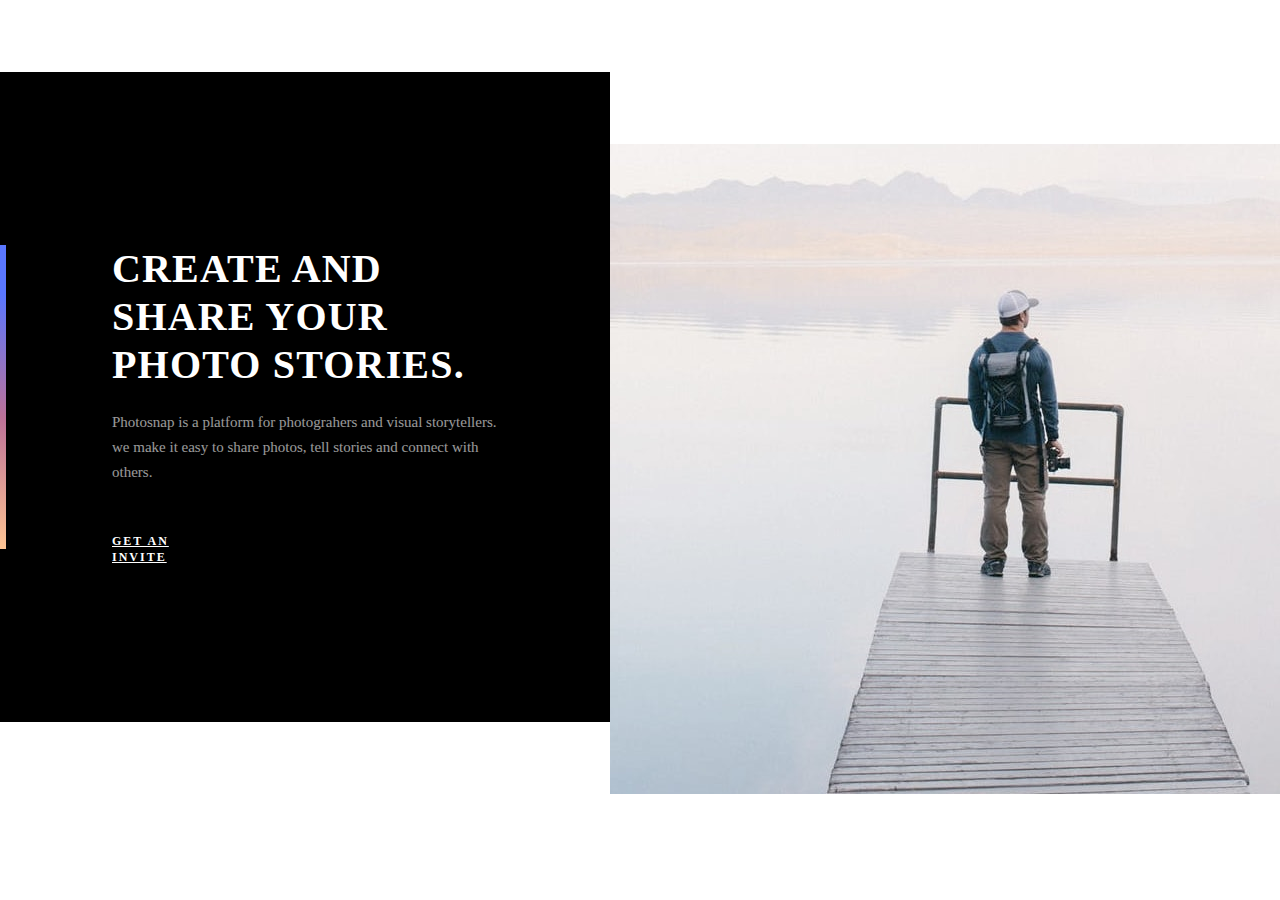
==== starter-code/index.html @ e9278407 "first image" ====
<!DOCTYPE html>
<html lang="en">
<head>
  <meta charset="UTF-8">
  <meta name="viewport" content="width=device-width, initial-scale=1.0">

  <link rel="icon" type="image/png" sizes="32x32" href="./assets/favicon-32x32.png">
  <link rel="stylesheet" href="style.css">
  <title>Frontend Mentor | Photosnap Website Challenge</title>
</head>
<body>

  <!-- first container block -->
 <div class="container1">
   <div class="left1">
    <div class="left1Content">
                    <div class="left1Contenttop">
                      <p>create and <br> share your <br> photo stories.</p>
                    </div>
                    <div class="left1Containermiddle">
                      <P>Photosnap is a platform for photograhers and visual storytellers. we make it easy to share photos, tell stories and
                        connect with others.</P>
                    </div>
                    <div class="left1Containerbottom">
                      <a href="#">GET AN INVITE</a> <span>-></span>
                    </div>
                    </div>
                    <div class="gradientblock">
                    
                    </div>
                    <div class="right1">
                      <img class="image1" src="assets\home\desktop\create-and-share.jpg" alt="">
                    </div>
    </div>

   </div>
 </div>
</body>
</html>
---- starter-code/style.css ----
*{
    box-sizing: border-box;
    margin: 0;
    padding: 0;
}

 /* .container1{
position: absolute;
width: 1440px;
height: 650px;
left: 0px;
top: 72px;

} */

.left1{
position: absolute;
width: 610px;
height: 650px;
left: 0px;
top: 72px;

background: #000000;
}

.left1Content{
position: absolute;
width: 387px;
height: 304px;
left: 112px;
top: 173px;
}

.left1Contenttop > p{
color: #ffffff;
font-family: 'DM Sans';
font-style: normal;
font-weight: 700;
font-size: 40px;
line-height: 48px;
letter-spacing: 1.17px;
text-transform: uppercase;
}

.left1Contenttop {
/* background-color: blue; */
position: absolute;
height: 144px;
width: 387px;
top: calc(50% - 144px/2 - 80px);
}

.left1Containermiddle {
    /* background-color:aqua; */
    position: absolute;
    height: 75px;
    width: 387px;
    top: calc(50% - 75px/2 + 50.5px);

}

.left1Containermiddle > p{
    font-family: 'DM Sans';
font-style: normal;
font-weight: 400;
font-size: 15px;
line-height: 25px;
color: #FFFFFF;
/* mix-blend-mode: normal; */
opacity: 0.6;
}

.left1Containerbottom{
    position: absolute;
left: 0%;
right: 56.59%;
top: 94.74%;
bottom: 0%;
width: 168px;
height: 16px;
}

.left1Containerbottom > a{
    position: absolute;
    width: 108px;
height: 16px;
left: 0%;
right: 35.71%;
top: calc(50% - 16px/2);

font-family: 'DM Sans';
font-style: normal;
font-weight: 700;
font-size: 12px;
line-height: 16px;
/* identical to box height */

letter-spacing: 2px;

color: #FFFFFF;
}

.gradientblock {
    position: absolute;
width: 6px;
height: 304px;
left: 0px;
top: 173px;

background: linear-gradient(26.57deg, #FFC593 0%, #BC7198 43.29%, #5A77FF 83.33%);
}

.image1{
    position: absolute;
width: 830px;
height: 650px;
left: 610px;
top: 72px;
}
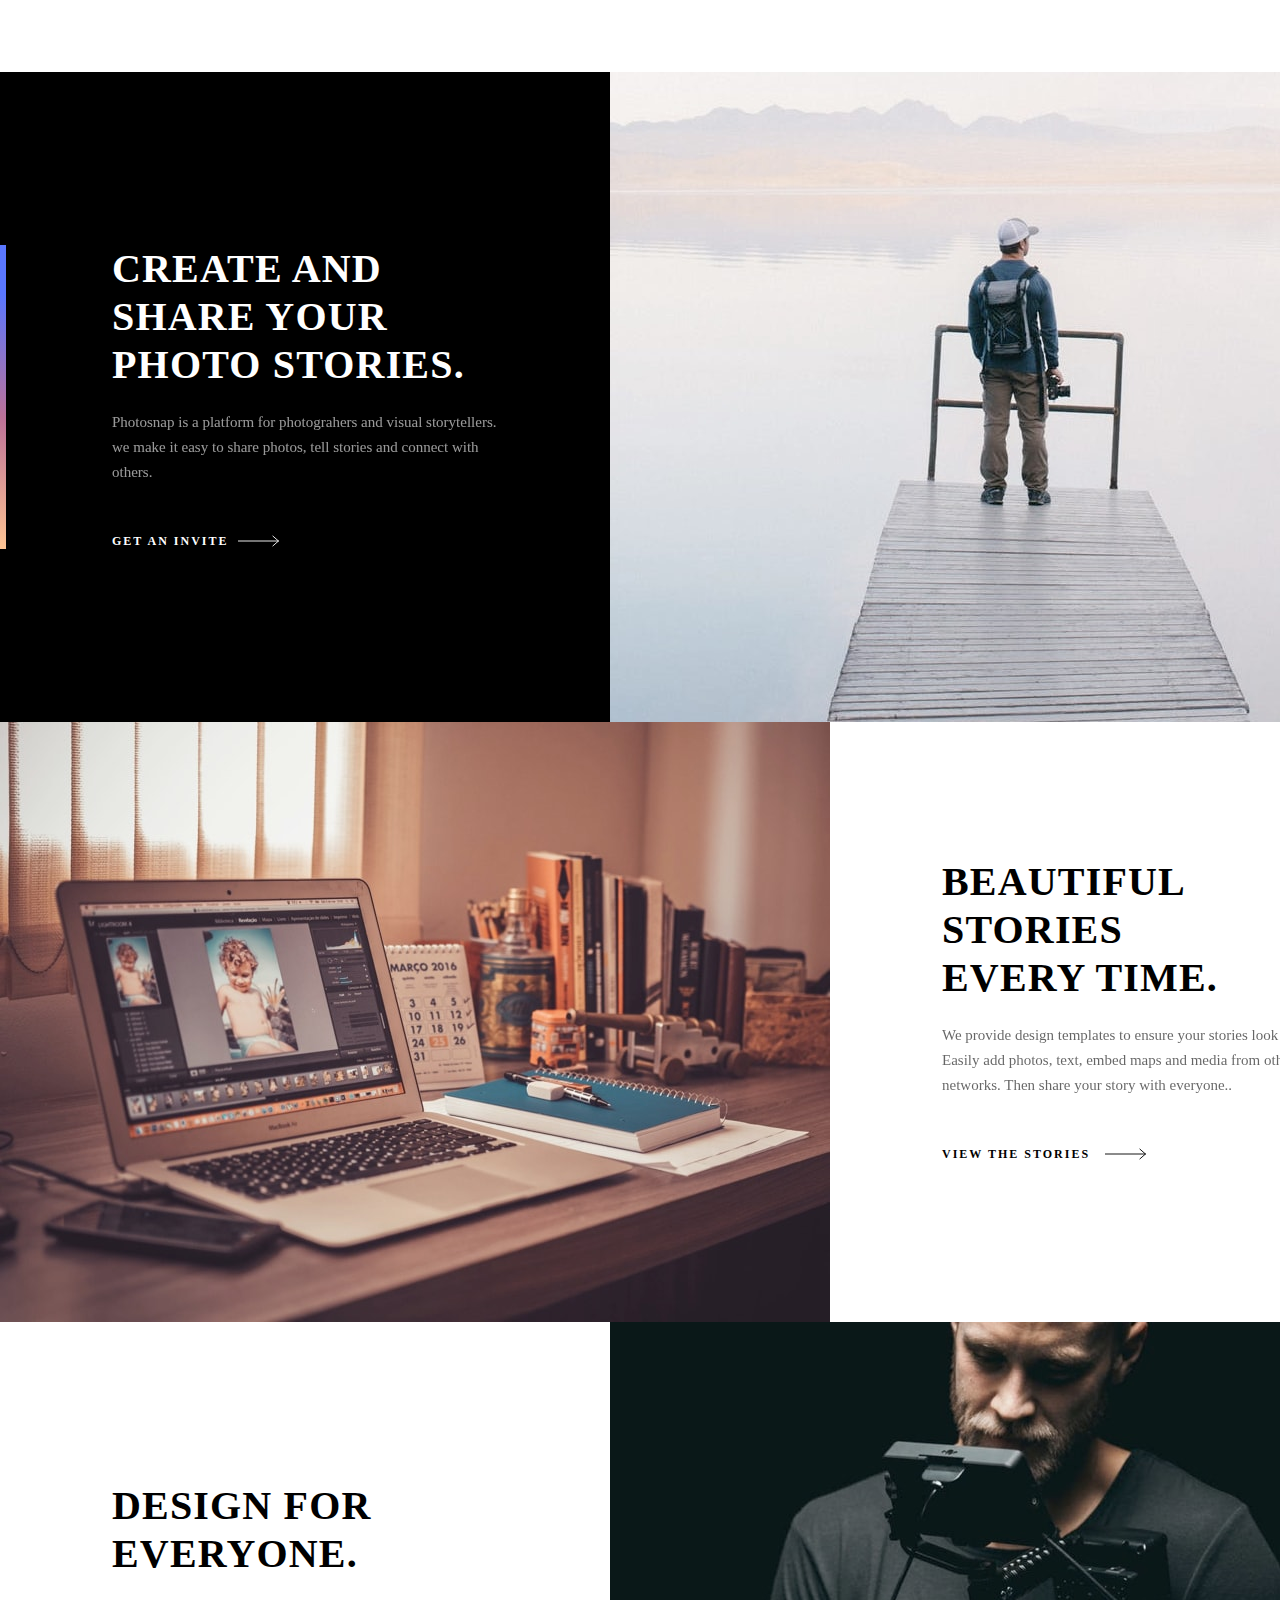
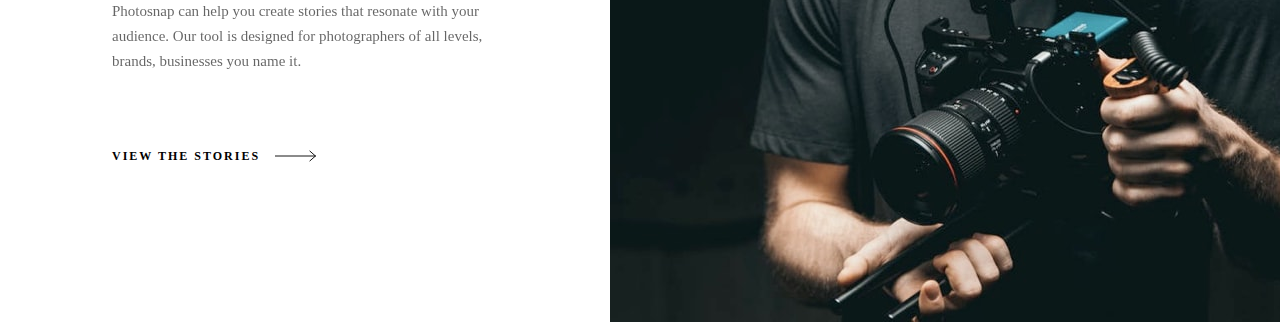
==== commit 586efa92: "added and styled svg" ====
--- a/starter-code/index.html
+++ b/starter-code/index.html
@@ -22,7 +22,8 @@
                         connect with others.</P>
                     </div>
                     <div class="left1Containerbottom">
-                      <a href="#">GET AN INVITE</a> <span>-></span>
+                      <a href="#">GET AN INVITE</a> 
+                      <img src="assets\shared\desktop\arrow.svg" alt="">
                     </div>
                     </div>
                     <div class="gradientblock">
@@ -35,5 +36,59 @@
 
    </div>
  </div>
+
+ <!-- second container block -->
+  <div class="container2">
+  
+    <div class="right1">
+      <img class="image2" src="assets\home\desktop\beautiful-stories.jpg" alt="">
+    </div>
+  
+    <div class="left2">
+      <div class="left2Content">
+        <div class="left2Contenttop">
+          <p>beautiful <br> stories <br> every time.</p>
+        </div>
+        <div class="left2Containermiddle">
+          <P>We provide design templates to ensure your stories look terrific. Easily add photos, text, embed maps and
+            media from
+            other networks. Then share your story with everyone..</P>
+        </div>
+        <div class="left2Containerbottom">
+          <a href="#">VIEW THE STORIES</a> 
+          <img src="assets\shared\desktop\arrow.svg" alt="">
+        </div>
+      </div>
+      <!-- <div class="gradientblock">
+          
+              </div> -->
+    </div>
+  </div>
+
+  <!-- third container block -->
+    <div class="container3">
+      <div class="left3">
+        <div class="left3Content">
+          <div class="left3Contenttop">
+            <p>design for <br> everyone.</p>
+          </div>
+          <div class="left3Containermiddle">
+            <P>Photosnap can help you create stories that resonate with your audience. Our tool is designed for
+              photographers of all
+              levels, brands, businesses you name it.</P>
+          </div>
+          <div class="left3Containerbottom">
+            <a href="#">View the Stories</a> 
+            <img src="assets\shared\desktop\arrow.svg" alt="">
+          </div>
+        </div>
+        <!-- <div class="gradientblock">
+        
+                </div> -->
+      </div>
+      <div class="right1">
+        <img class="image3" src="assets\home\desktop\designed-for-everyone.jpg" alt="">
+      </div>
+    </div>
 </body>
 </html>--- a/starter-code/style.css
+++ b/starter-code/style.css
@@ -82,7 +82,7 @@
 
 .left1Containerbottom > a{
     position: absolute;
-    width: 108px;
+    width: 118px;
 height: 16px;
 left: 0%;
 right: 35.71%;
@@ -96,8 +96,16 @@
 /* identical to box height */
 
 letter-spacing: 2px;
-
+text-decoration: none;
 color: #FFFFFF;
+}
+.left1Containerbottom > img {
+    position: absolute;
+width: 42px;
+height: 12px;
+left: 126px;
+top: 2px;
+filter: invert(100%) sepia(100%) saturate(0%) hue-rotate(345deg) brightness(104%) contrast(104%);;
 }
 
 .gradientblock {
@@ -115,5 +123,223 @@
 width: 830px;
 height: 650px;
 left: 610px;
-top: 72px;
+/* top: 72px; */
+}
+
+/* styling for second block */
+.container2{
+    /* position: absolute; */
+width: 1440px;
+height: 600px;
+left: 0px;
+top: 722px;
+
+}
+
+.image2{
+    position: absolute;
+width: 830px;
+height: 600px;
+left: 0px;
+top: 722px;
+}
+
+.left2{
+position: absolute;
+width: 610px;
+height: 600px;
+left: 830px;
+top: 722px;
+
+background: #ffffff;
+}
+
+.left2Content{
+position: absolute;
+width: 387px;
+height: 304px;
+left: 112px;
+top: 136px;
+}
+
+.left2Contenttop > p{
+color: #000000;
+font-family: 'DM Sans';
+font-style: normal;
+font-weight: 700;
+font-size: 40px;
+line-height: 48px;
+letter-spacing: 1.17px;
+text-transform: uppercase;
+}
+.left2Containermiddle {
+    /* background-color:aqua; */
+    position: absolute;
+    height: 75px;
+    width: 387px;
+    top: calc(50% - 75px/2 + 50.5px);
+
+}
+.left2Containermiddle > p{
+    font-family: 'DM Sans';
+font-style: normal;
+font-weight: 400;
+font-size: 15px;
+line-height: 25px;
+color: #000000;
+/* mix-blend-mode: normal; */
+opacity: 0.6;
+}
+
+.left2Containerbottom > a{
+    position: absolute;
+    width: 208px;
+height: 16px;
+left: 0%;
+right: 35.71%;
+top: calc(50% - 16px/2);
+
+font-family: 'DM Sans';
+font-style: normal;
+font-weight: 700;
+font-size: 12px;
+line-height: 16px;
+/* identical to box height */
+
+letter-spacing: 2px;
+text-decoration: none;
+color: #000000;
+}
+.left2Containerbottom > img{
+    position: absolute;
+width: 42px;
+height: 12px;
+left: 163px;
+top: 2px;
+}
+.left2Containerbottom{
+    position: absolute;
+left: 0%;
+right: 56.59%;
+top: 94.74%;
+bottom: 0%;
+width: 16px;
+height: 16px;
+}
+
+/* styling for third block */
+.container3{
+    /* position: absolute; */
+width: 610px;
+height: 600px;
+left: 0px;
+top: 1322px;
+
+}
+
+.left3{
+    position: absolute;
+width: 610px;
+height: 600px;
+left: 0px;
+top: 1322px;
+
+}
+
+.left3Content{
+position: absolute;
+width: 387px;
+height: 281px;
+left: 112px;
+top: 160px;
+}
+
+.left3Contenttop{
+    position: absolute;
+height: 96px;
+left: 0%;
+right: 0%;
+top: calc(50% - 96px/2 - 92.5px);
+
+}
+
+.left3Contenttop > p{
+
+color: #ffffff;
+font-family: 'DM Sans';
+font-style: normal;
+font-weight: 700;
+font-size: 40px;
+line-height: 48px;
+letter-spacing: 1.17px;
+text-transform: uppercase;
+
+color: #000000;
+
+}
+
+.image3{
+    position: absolute;
+width: 830px;
+height: 600px;
+left: 610px;
+top: 1322px;
+}
+
+.left3Containermiddle {
+    /* background-color:aqua; */
+    position: absolute;
+    height: 75px;
+    width: 387px;
+    top: calc(50% - 100px/2 + 26.5px);
+
+}
+.left3Containermiddle > p{
+    font-family: 'DM Sans';
+font-style: normal;
+font-weight: 400;
+font-size: 15px;
+line-height: 25px;
+color: #000000;
+/* mix-blend-mode: normal; */
+opacity: 0.6;
+}
+
+.left3Containerbottom{
+    position: absolute;
+left: 0%;
+right: 56.59%;
+top: 94.74%;
+bottom: 0%;
+width: 16px;
+height: 16px;
+}
+
+.left3Containerbottom > a{
+    position: absolute;
+    width: 218px;
+height: 16px;
+left: 0%;
+right: 35.71%;
+top: calc(50% - 16px/2);
+
+font-family: 'DM Sans';
+font-style: normal;
+font-weight: 700;
+font-size: 12px;
+line-height: 16px;
+/* identical to box height */
+text-transform: uppercase;
+letter-spacing: 2px;
+text-decoration: none;
+color: #000000;
+}
+
+.left3Containerbottom img{
+    position: absolute;
+width: 42px;
+height: 12px;
+left: 163px;
+top: 2px;
+
 }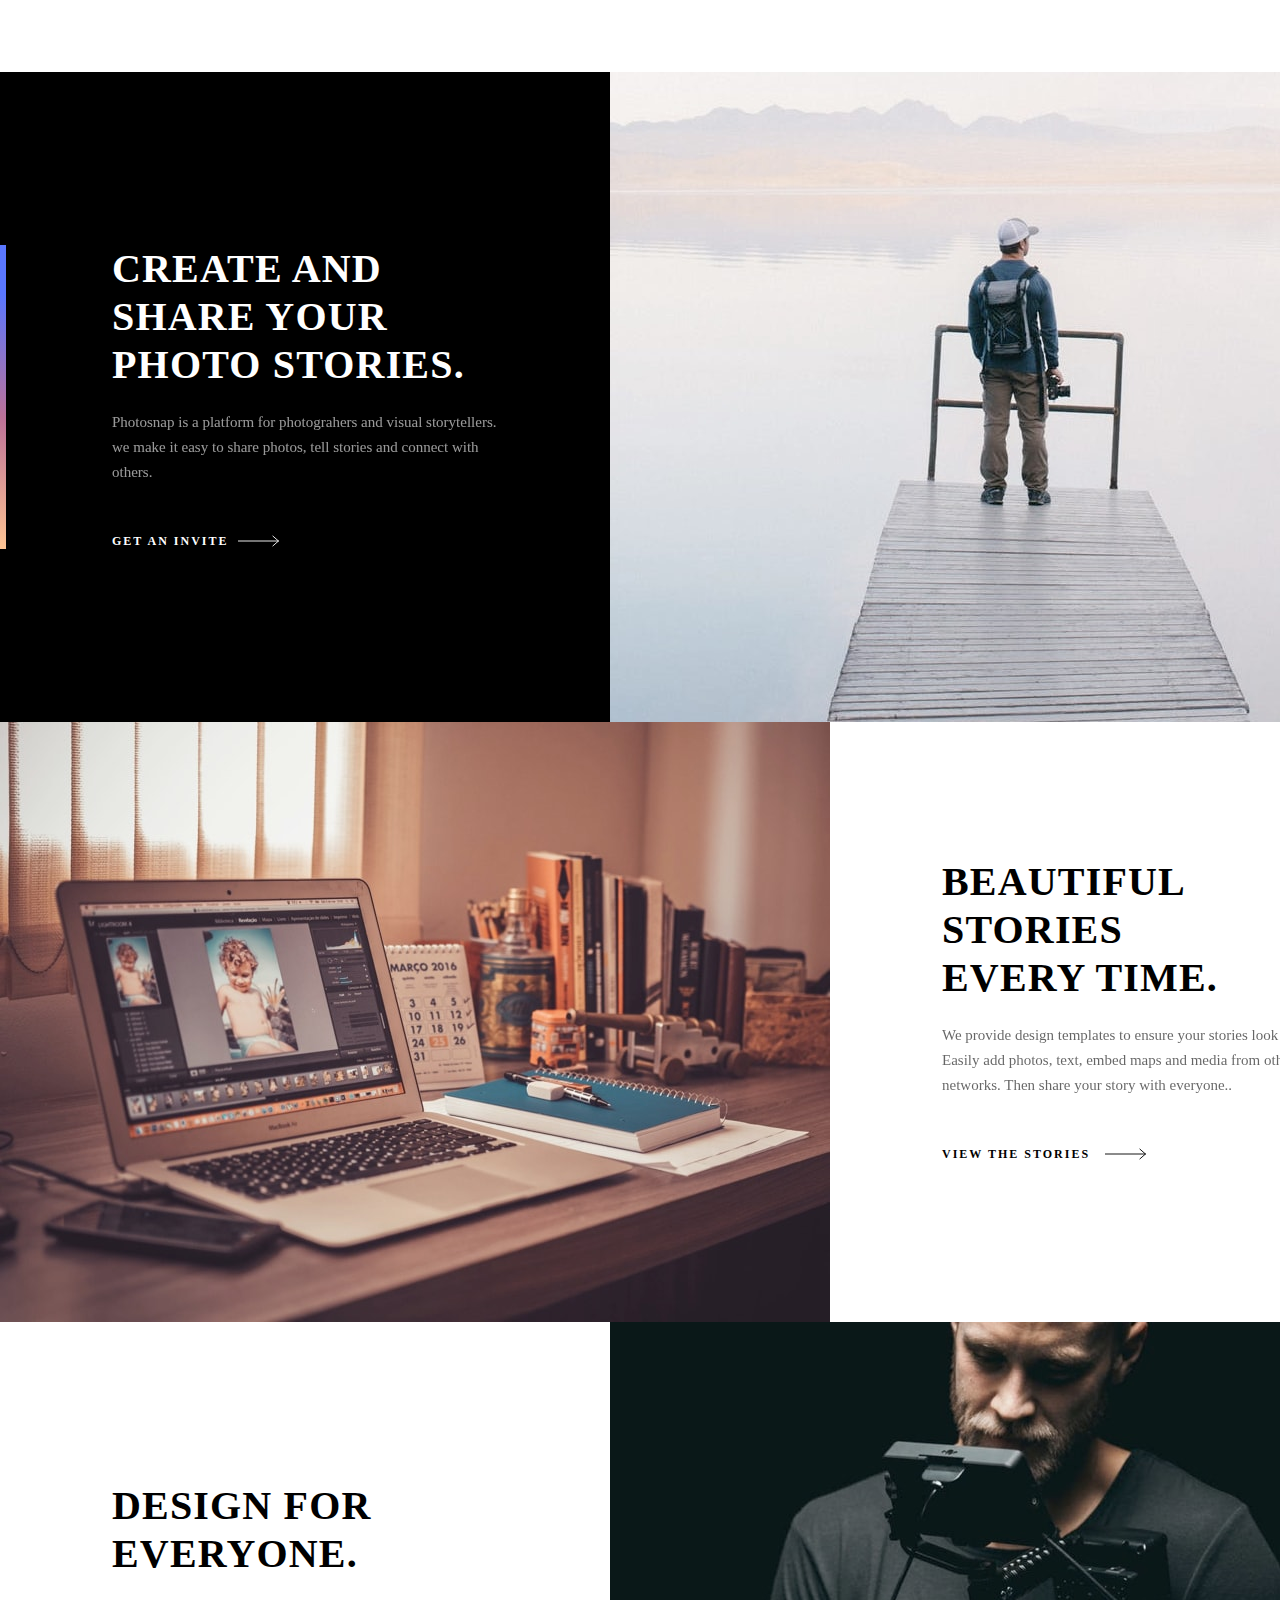
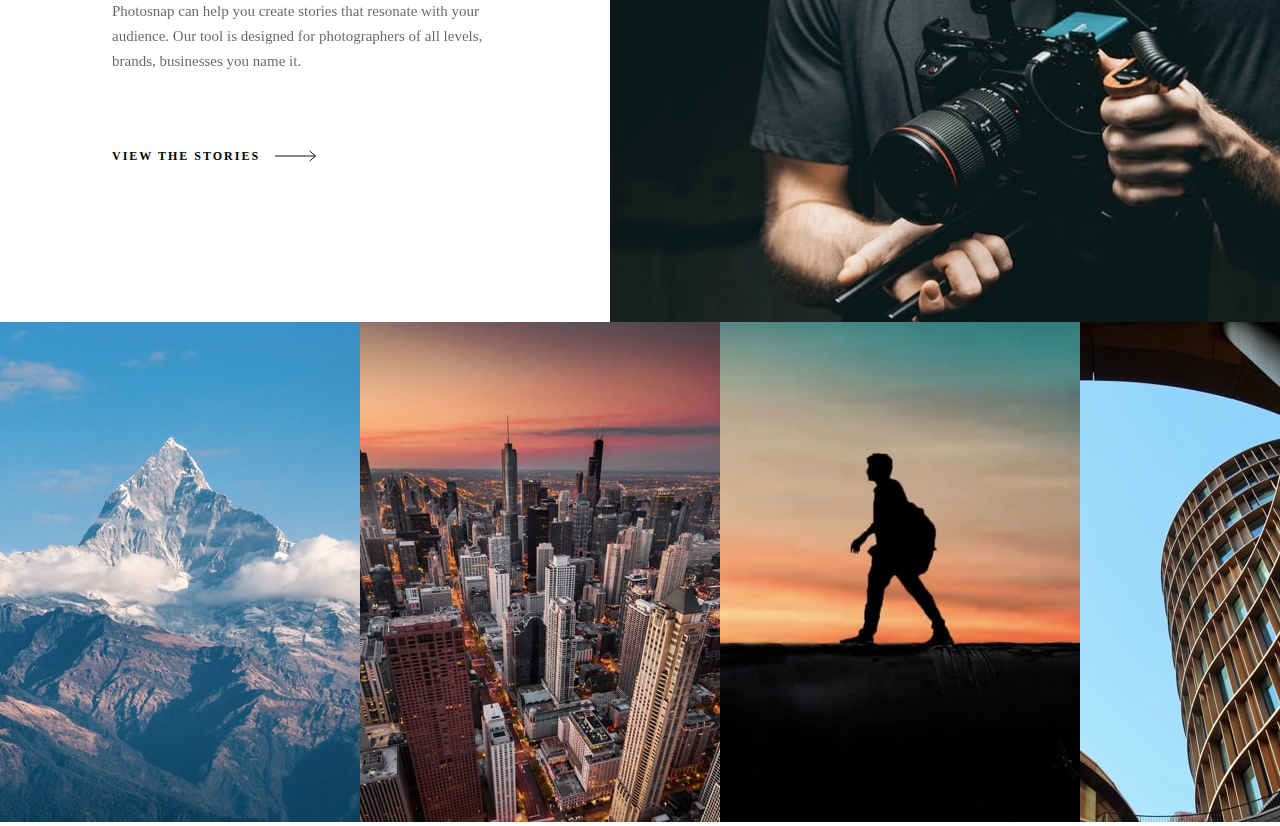
==== commit e88a066f: "added and content in container 4" ====
--- a/starter-code/index.html
+++ b/starter-code/index.html
@@ -90,5 +90,21 @@
         <img class="image3" src="assets\home\desktop\designed-for-everyone.jpg" alt="">
       </div>
     </div>
+
+    <!-- fourth container block -->
+    <div class="container4">
+      <div class="pic1">
+        <img src="assets\stories\desktop\mountains.jpg" alt="">
+      </div>
+      <div class="pic2">
+        <img src="assets\stories\desktop\cityscapes.jpg" alt="">
+      </div>
+      <div class="pic3">
+        <img src="assets\stories\desktop\18-days-voyage.jpg" alt="">
+      </div>
+      <div class="pic4">
+        <img src="assets\stories\desktop\architecturals.jpg" alt="">
+      </div>
+    </div>
 </body>
 </html>--- a/starter-code/style.css
+++ b/starter-code/style.css
@@ -342,4 +342,14 @@
 left: 163px;
 top: 2px;
 
-}+}
+
+/* styling for container4 */
+.container4{
+    position: absolute;
+width: 1440px;
+height: 500px;
+left: 0px;
+top: 1922px;
+display: flex;
+}
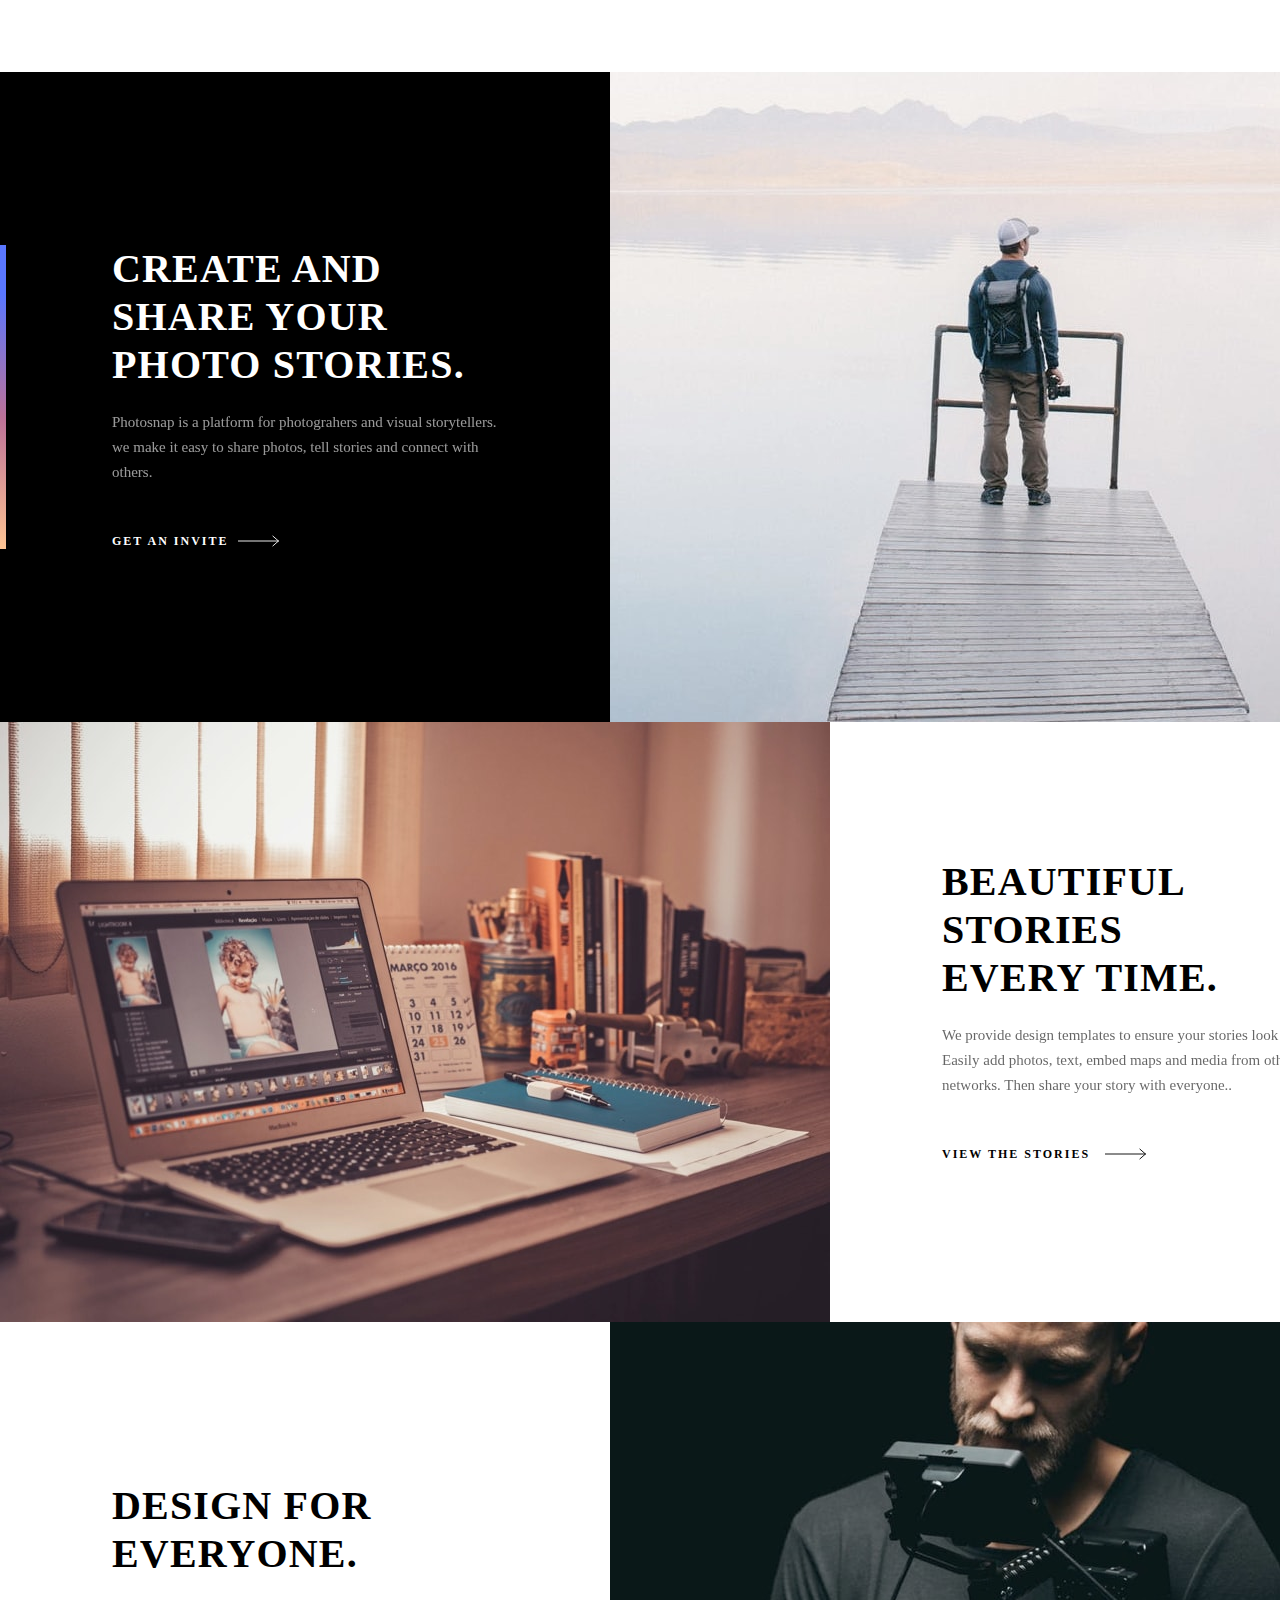
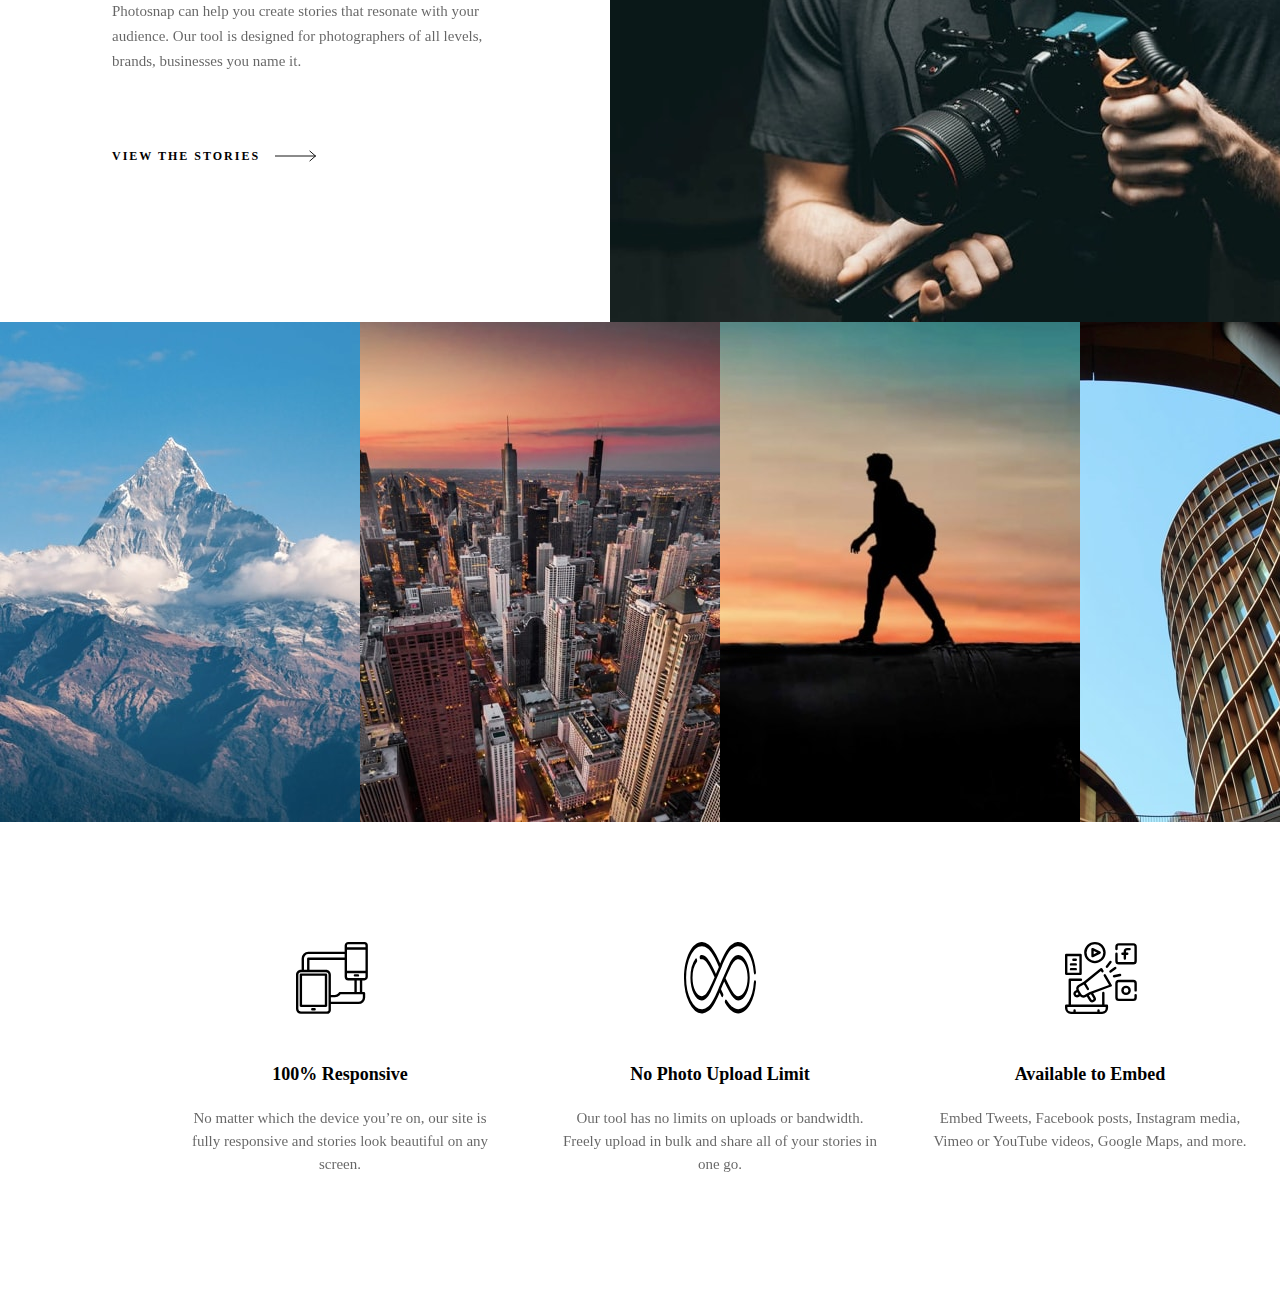
==== commit 1816385b: "added a div container to contents in container 5" ====
--- a/starter-code/index.html
+++ b/starter-code/index.html
@@ -106,5 +106,32 @@
         <img src="assets\stories\desktop\architecturals.jpg" alt="">
       </div>
     </div>
+
+    <!-- fifth container block -->
+    <div class="container5">
+      <div class="container5content">
+        <div class="responsive">
+          <img class="homeicons" src="assets\features\desktop\responsive.svg" alt="">
+          <p class="head5">100% Responsive</p>
+          <p class="pcontainer5">
+            No matter which the device you’re on, our site is fully responsive and stories look beautiful on any screen.
+          </p>
+        </div>
+        <div class="photo">
+          <img class="homeicons2" src="assets\features\desktop\no-limit.svg" alt="">
+          <p class="head5">No Photo Upload Limit</p>
+          <p class="pcontainer5">
+            Our tool has no limits on uploads or bandwidth. Freely upload in bulk and share all of your stories in one go.
+          </p>
+        </div>
+        <div class="available">
+          <img class="homeicons3" src="assets\features\desktop\embed.svg" alt="">
+          <p class="head5">Available to Embed</p>
+          <p class="pcontainer5">
+            Embed Tweets, Facebook posts, Instagram media, Vimeo or YouTube videos, Google Maps, and more.
+          </p>
+        </div>
+      </div>
+    </div>
 </body>
 </html>--- a/starter-code/style.css
+++ b/starter-code/style.css
@@ -353,3 +353,100 @@
 top: 1922px;
 display: flex;
 }
+
+/* styling for container 5 */
+.container5{
+    position: absolute;
+    height: 476px;
+    width: 1440px;
+    /* background-color: rebeccapurple; */
+    top: 2422px;
+}
+.container5content{
+    position: absolute;
+width: 1110px;
+height: 236px;
+left: 165px;
+top: 120px;
+/* background-color: blue; */
+bottom: 120px;
+display: grid;
+grid-template-columns: 1fr 1fr 1fr;
+/* text-align: center; */
+}
+
+.responsive{
+    /* position: absolute; */
+width: 350px;
+height: 236px;
+left: 165px;
+top: 2542px;
+/* background-color:#BC7198 */
+}
+
+.head5{
+    position: relative;
+height: 25px;
+left: 0%;
+right: 0%;
+top: 120px;
+
+font-family: 'DM Sans';
+font-style: normal;
+font-weight: 700;
+font-size: 18px;
+line-height: 25px;
+/* identical to box height, or 139% */
+
+text-align: center;
+
+color: #000000;
+}
+
+.pcontainer5{
+    position: relative;
+    /* width: 300px; */
+    margin: 25px;
+height: 75px;
+left: 0%;
+right: 0%;
+top: 115px;
+
+font-family: 'DM Sans';
+font-style: normal;
+font-weight: 400;
+font-size: 15px;
+line-height: 23px;
+/* or 167% */
+
+text-align: center;
+
+color: #000000;
+
+mix-blend-mode: normal;
+opacity: 0.6;
+}
+
+.homeicons{
+ position: absolute;
+width: 72px;
+height: 72px;
+left: 131px;
+/* top: 120px;    */
+}
+
+.homeicons2{
+ position: absolute;
+width: 72px;
+height: 72px;
+left: 519px;
+/* top: 120px;    */
+}
+
+.homeicons3{
+ position: absolute;
+width: 72px;
+height: 72px;
+left: 900px;
+/* top: 120px;    */
+}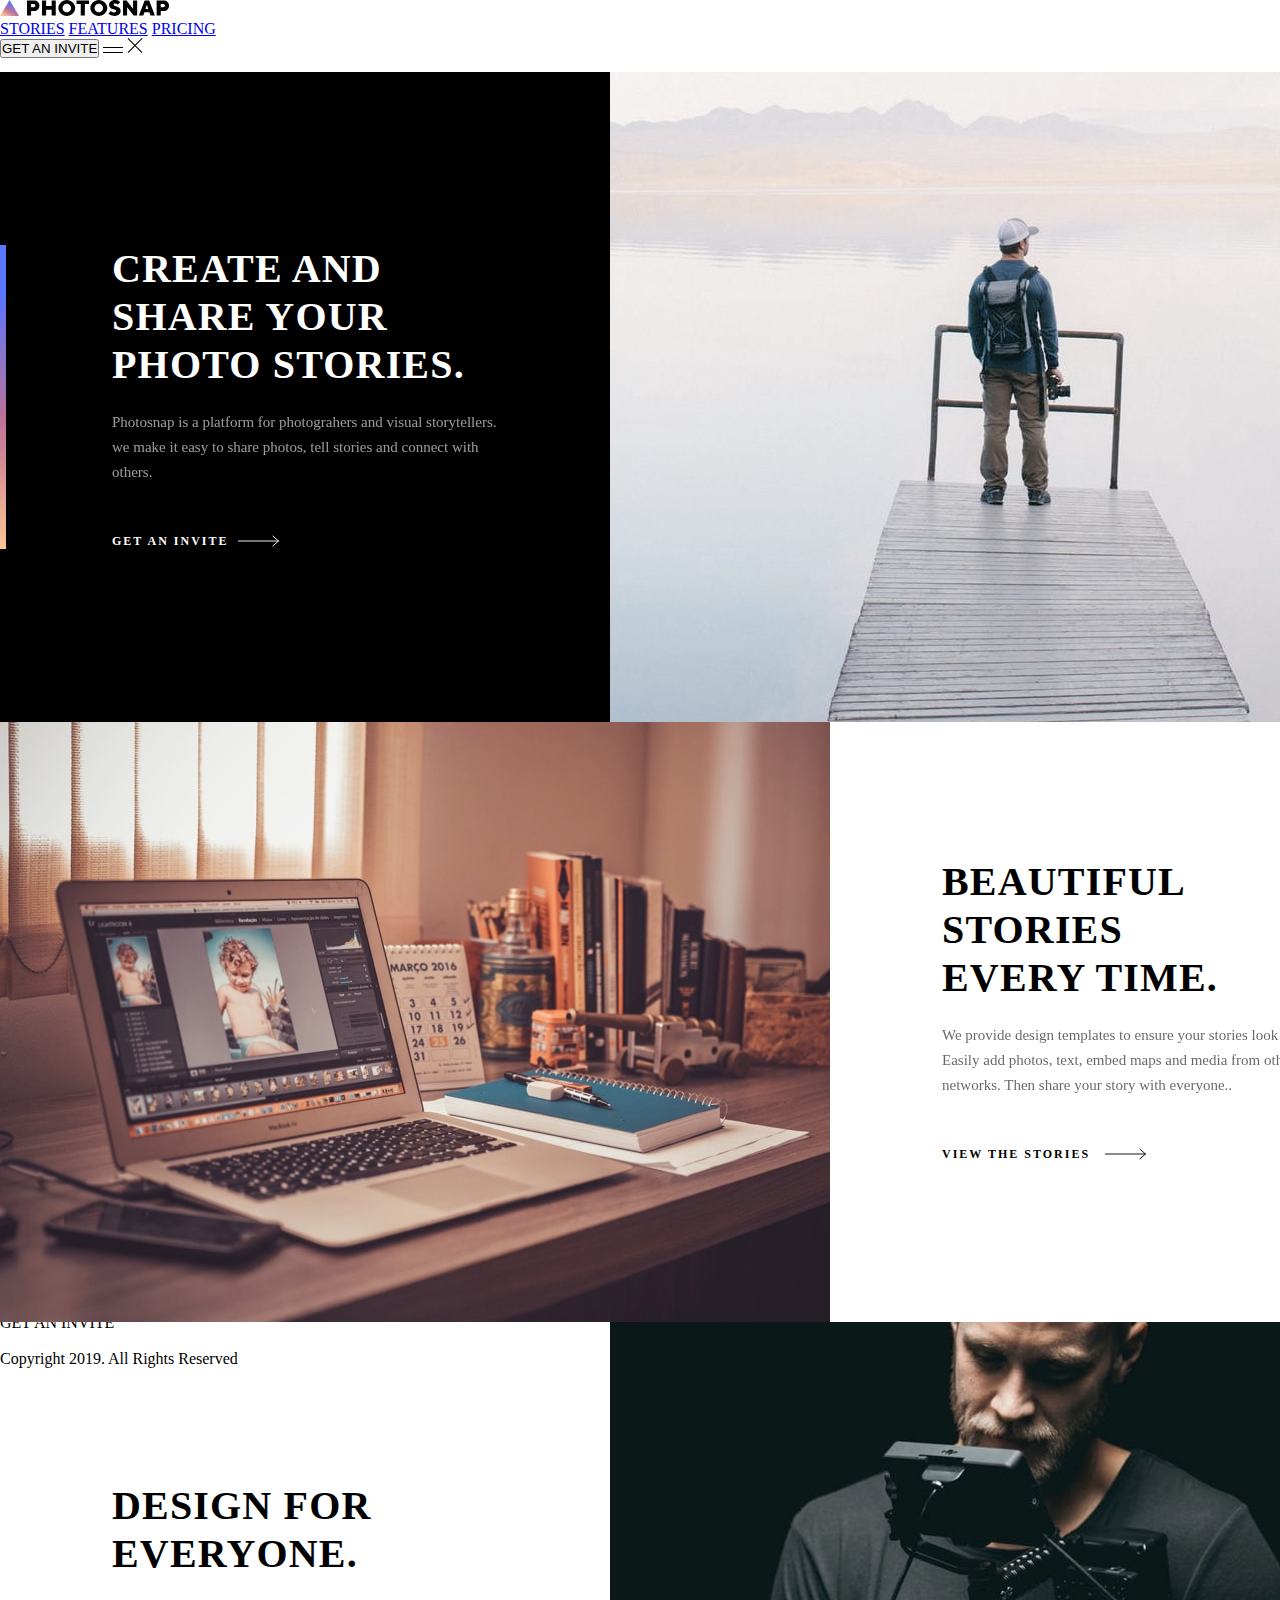
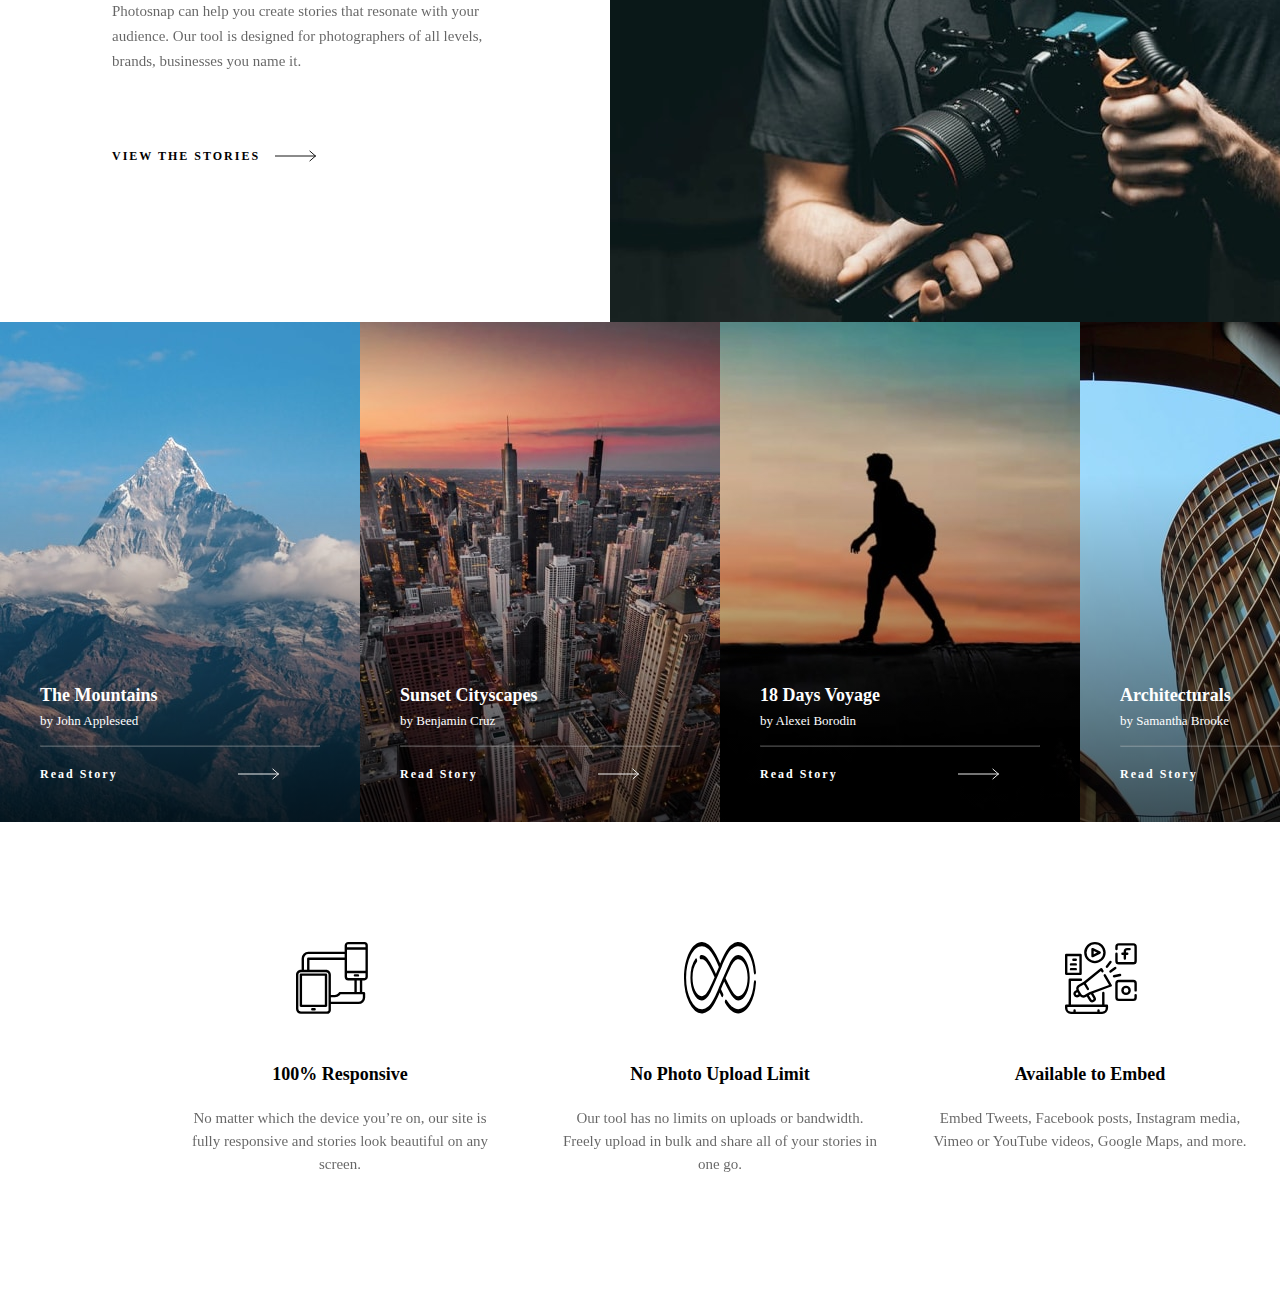
==== commit 6965db18: "Refactoring and fixing link for" ====
--- a/starter-code/index.html
+++ b/starter-code/index.html
@@ -5,10 +5,30 @@
   <meta name="viewport" content="width=device-width, initial-scale=1.0">
 
   <link rel="icon" type="image/png" sizes="32x32" href="./assets/favicon-32x32.png">
-  <link rel="stylesheet" href="style.css">
+  <link rel="stylesheet" href="home.css">
   <title>Frontend Mentor | Photosnap Website Challenge</title>
+  <link rel="stylesheet" href="https://cdnjs.cloudflare.com/ajax/libs/font-awesome/6.1.1/css/all.min.css">
+
+
 </head>
 <body>
+
+    <!-- Header -->
+  <header class='container'>
+      <div class='logo'>
+        <svg xmlns="http://www.w3.org/2000/svg" width="170" height="16"><defs><linearGradient id="a" x1="0%" x2="50%" y1="85.457%" y2="14.543%"><stop offset="0%" stop-color="#FFC593"/><stop offset="51.945%" stop-color="#BC7198"/><stop offset="100%" stop-color="#5A77FF"/></linearGradient></defs><g fill="none" fill-rule="evenodd"><path fill="#000" fill-rule="nonzero" d="M31.108 15.568v-4.541h2.703c.836 0 1.6-.133 2.292-.4a5.19 5.19 0 001.773-1.113 5.1 5.1 0 001.146-1.676c.273-.642.41-1.344.41-2.108 0-.75-.137-1.449-.41-2.098a5.072 5.072 0 00-1.146-1.686A5.19 5.19 0 0036.103.832c-.692-.266-1.456-.4-2.292-.4H27v15.136h4.108zm2.487-8.217h-2.487V4.108h2.487c.49 0 .9.162 1.232.487.332.324.497.702.497 1.135 0 .432-.165.81-.497 1.135-.332.324-.742.486-1.232.486zm12.54 8.217V9.73h5.514v5.838h4.108V.432h-4.108v5.622h-5.514V.432h-4.108v15.136h4.108zM66.784 16a8.616 8.616 0 003.319-.638 8.401 8.401 0 002.68-1.74 8.192 8.192 0 001.785-2.552c.432-.965.648-1.989.648-3.07a7.428 7.428 0 00-.648-3.07 8.192 8.192 0 00-1.784-2.552 8.401 8.401 0 00-2.681-1.74A8.616 8.616 0 0066.783 0c-1.196 0-2.306.213-3.329.638a8.432 8.432 0 00-2.67 1.74A8.192 8.192 0 0059 4.93 7.428 7.428 0 0058.351 8c0 1.081.217 2.105.649 3.07a8.192 8.192 0 001.784 2.552 8.432 8.432 0 002.67 1.74c1.023.425 2.133.638 3.33.638zm0-3.676A4.285 4.285 0 0165.119 12a3.942 3.942 0 01-1.34-.908 4.33 4.33 0 01-.887-1.373A4.479 4.479 0 0162.568 8c0-.62.108-1.193.324-1.719a4.33 4.33 0 01.886-1.373c.375-.39.822-.692 1.34-.908a4.285 4.285 0 011.666-.324c.59 0 1.142.108 1.654.324.512.216.958.519 1.34.908.382.39.681.847.898 1.373.216.526.324 1.1.324 1.719 0 .62-.108 1.193-.324 1.719a4.236 4.236 0 01-.898 1.373c-.382.39-.828.692-1.34.908a4.206 4.206 0 01-1.654.324zm18.054 3.244V4.108h4.216V.432h-12.54v3.676h4.216v11.46h4.108zM98.784 16a8.616 8.616 0 003.319-.638 8.401 8.401 0 002.68-1.74 8.192 8.192 0 001.785-2.552c.432-.965.648-1.989.648-3.07a7.428 7.428 0 00-.648-3.07 8.192 8.192 0 00-1.784-2.552 8.401 8.401 0 00-2.681-1.74A8.616 8.616 0 0098.783 0c-1.196 0-2.306.213-3.329.638a8.432 8.432 0 00-2.67 1.74A8.192 8.192 0 0091 4.93 7.428 7.428 0 0090.351 8c0 1.081.217 2.105.649 3.07a8.192 8.192 0 001.784 2.552 8.432 8.432 0 002.67 1.74c1.023.425 2.133.638 3.33.638zm0-3.676A4.285 4.285 0 0197.119 12a3.942 3.942 0 01-1.34-.908 4.33 4.33 0 01-.887-1.373A4.479 4.479 0 0194.568 8c0-.62.108-1.193.324-1.719a4.33 4.33 0 01.886-1.373c.375-.39.822-.692 1.34-.908a4.285 4.285 0 011.666-.324c.59 0 1.142.108 1.654.324.512.216.958.519 1.34.908.382.39.681.847.898 1.373.216.526.324 1.1.324 1.719 0 .62-.108 1.193-.324 1.719a4.236 4.236 0 01-.898 1.373c-.382.39-.828.692-1.34.908a4.206 4.206 0 01-1.654.324zM114.568 16c.95 0 1.801-.133 2.55-.4.75-.267 1.385-.627 1.904-1.081.519-.454.915-.98 1.189-1.578.274-.599.41-1.236.41-1.914 0-.88-.172-1.6-.518-2.162a4.35 4.35 0 00-1.298-1.362 6.98 6.98 0 00-1.697-.822l-1.697-.562a7.533 7.533 0 01-1.297-.551c-.346-.195-.52-.465-.52-.811 0-.332.148-.63.444-.898.295-.266.688-.4 1.178-.4.375 0 .714.062 1.016.184.303.123.563.263.779.422.26.173.49.367.692.584l2.378-2.487a5.559 5.559 0 00-1.276-1.08c-.432-.275-.98-.523-1.643-.747C116.5.112 115.706 0 114.784 0c-.865 0-1.65.13-2.357.39-.706.259-1.308.605-1.805 1.037-.498.432-.883.93-1.157 1.492a3.908 3.908 0 00-.41 1.73c0 .879.172 1.6.518 2.162a4.35 4.35 0 001.297 1.362 6.98 6.98 0 001.698.822c.612.201 1.178.389 1.697.562.519.173.951.357 1.297.551.346.195.52.465.52.81 0 .433-.174.812-.52 1.136-.346.324-.821.487-1.427.487-.49 0-.933-.083-1.33-.25a5.466 5.466 0 01-1.027-.55 5.352 5.352 0 01-.886-.822l-2.378 2.486c.432.49.944.923 1.535 1.298.504.331 1.131.63 1.88.897.75.267 1.63.4 2.639.4zm12.54-.432V7.135l6.508 8.433h3.546V.432h-4.108v8.433L126.568.432H123v15.136h4.108zm16.216 0l1.081-3.244h4.973l1.081 3.244h4.433L149.162.432h-4.54l-5.73 15.136h4.432zm4.973-6.487h-2.81l1.405-4.432 1.405 4.432zm12.433 6.487v-4.541h2.702c.836 0 1.6-.133 2.292-.4a5.19 5.19 0 001.773-1.113 5.1 5.1 0 001.146-1.676c.274-.642.411-1.344.411-2.108 0-.75-.137-1.449-.41-2.098a5.072 5.072 0 00-1.147-1.686 5.19 5.19 0 00-1.773-1.114c-.692-.266-1.456-.4-2.292-.4h-6.81v15.136h4.108zm2.486-8.217h-2.486V4.108h2.486c.49 0 .901.162 1.233.487.331.324.497.702.497 1.135 0 .432-.166.81-.497 1.135-.332.324-.743.486-1.233.486z"/><path fill="url(#a)" d="M0 16L9.5 0 19 16z"/></g></svg>
+      </div>
+
+      <nav class='nav' id="active_nav">
+          <a href="./stories.html">STORIES</a>
+          <a href="./features.html">FEATURES</a>
+          <a href="./pricing.html">PRICING</a>
+          <hr>
+        </nav>
+        <button class="active_btn">GET AN INVITE</button>
+      <svg class = "menu" xmlns="http://www.w3.org/2000/svg" width="20" height="6"><g fill-rule="evenodd"><path d="M0 0h20v1H0zM0 5h20v1H0z"/></g></svg>
+      <svg class="close" xmlns="http://www.w3.org/2000/svg" width="16" height="15"><path fill-rule="evenodd" d="M14.718.075l.707.707L8.707 7.5l6.718 6.718-.707.707L8 8.207l-6.718 6.718-.707-.707L7.293 7.5.575.782l.707-.707L8 6.793 14.718.075z"/></svg>
+  </header>
 
   <!-- first container block -->
  <div class="container1">
@@ -22,15 +42,15 @@
                         connect with others.</P>
                     </div>
                     <div class="left1Containerbottom">
-                      <a href="#">GET AN INVITE</a> 
+                      <a class="anchors" href="#">GET AN INVITE</a> 
                       <img src="assets\shared\desktop\arrow.svg" alt="">
                     </div>
                     </div>
                     <div class="gradientblock">
                     
                     </div>
-                    <div class="right1">
-                      <img class="image1" src="assets\home\desktop\create-and-share.jpg" alt="">
+                    <div class="imag1">
+                      <!-- <img class="image1" src="create-and-share.jpg" alt=""> -->
                     </div>
     </div>
 
@@ -40,8 +60,8 @@
  <!-- second container block -->
   <div class="container2">
   
-    <div class="right1">
-      <img class="image2" src="assets\home\desktop\beautiful-stories.jpg" alt="">
+    <div class="imag2">
+      <!-- <img class="image2" src="beautiful-stories.jpg" alt=""> -->
     </div>
   
     <div class="left2">
@@ -55,7 +75,7 @@
             other networks. Then share your story with everyone..</P>
         </div>
         <div class="left2Containerbottom">
-          <a href="#">VIEW THE STORIES</a> 
+          <a class="anchors" href="#">VIEW THE STORIES</a> 
           <img src="assets\shared\desktop\arrow.svg" alt="">
         </div>
       </div>
@@ -78,7 +98,7 @@
               levels, brands, businesses you name it.</P>
           </div>
           <div class="left3Containerbottom">
-            <a href="#">View the Stories</a> 
+            <a class="anchors" href="#">View the Stories</a> 
             <img src="assets\shared\desktop\arrow.svg" alt="">
           </div>
         </div>
@@ -86,24 +106,52 @@
         
                 </div> -->
       </div>
-      <div class="right1">
-        <img class="image3" src="assets\home\desktop\designed-for-everyone.jpg" alt="">
+      <div class="imag3">
+        <!-- <img class="image3" src="designed-for-everyone.jpg" alt=""> -->
       </div>
     </div>
 
     <!-- fourth container block -->
     <div class="container4">
-      <div class="pic1">
-        <img src="assets\stories\desktop\mountains.jpg" alt="">
-      </div>
-      <div class="pic2">
-        <img src="assets\stories\desktop\cityscapes.jpg" alt="">
-      </div>
-      <div class="pic3">
-        <img src="assets\stories\desktop\18-days-voyage.jpg" alt="">
-      </div>
-      <div class="pic4">
-        <img src="assets\stories\desktop\architecturals.jpg" alt="">
+      <div class="container4pic">
+        <img class="pic4a" src="assets\stories\desktop\mountains.jpg" alt="">
+        <div class="overlay">
+          <p class="olayp1">The Mountains</p>
+          <hr>
+          <p class="olayp2">by John Appleseed</p>
+          <a href="#">Read Story</a>
+          <img class="arrowimg" src="assets\shared\desktop\arrow.svg" alt="">
+        </div>
+      </div>
+      <div class="container4pic">
+        <img class="pic4" src="assets\stories\desktop\cityscapes.jpg" alt="">
+        <div class="overlay1">
+          <p class="olayp1">Sunset Cityscapes</p>
+          <hr>
+          <p class="olayp2">by Benjamin Cruz</p>
+          <a href="#">Read Story</a>
+          <img class="arrowimg" src="assets\shared\desktop\arrow.svg" alt="">
+        </div>
+      </div>
+      <div class="container4pic">
+        <img class="pic4a" src="assets\stories\desktop\18-days-voyage.jpg" alt="">
+        <div class="overlay2">
+          <p class="olayp1">18 Days Voyage</p>
+          <hr>
+          <p class="olayp2">by Alexei Borodin</p>
+          <a href="#">Read Story</a>
+          <img class="arrowimg" src="assets\shared\desktop\arrow.svg" alt="">
+        </div>
+      </div>
+      <div class="container4pic">
+        <img class="pic4" src="assets\stories\desktop\architecturals.jpg" alt="">
+        <div class="overlay3">
+          <p class="olayp1">Architecturals</p>
+          <hr>
+          <p class="olayp2">by Samantha Brooke</p>
+          <a href="#">Read Story</a>
+          <img class="arrowimg" src="assets\shared\desktop\arrow.svg" alt="">
+        </div>
       </div>
     </div>
 
@@ -133,5 +181,59 @@
         </div>
       </div>
     </div>
+
+        <!-- Footer -->
+        <footer>
+          <div class="footer_content">
+            <div class="footer_logo">
+              <svg xmlns="http://www.w3.org/2000/svg" width="170" height="16">
+                <defs>
+                  <linearGradient id="a" x1="0%" x2="50%" y1="85.457%" y2="14.543%">
+                    <stop offset="0%" stop-color="#FFC593" />
+                    <stop offset="51.945%" stop-color="#BC7198" />
+                    <stop offset="100%" stop-color="#5A77FF" />
+                  </linearGradient>
+                </defs>
+                <g fill="none" fill-rule="evenodd">
+                  <path fill="#fff" fill-rule="nonzero"
+                    d="M31.108 15.568v-4.541h2.703c.836 0 1.6-.133 2.292-.4a5.19 5.19 0 001.773-1.113 5.1 5.1 0 001.146-1.676c.273-.642.41-1.344.41-2.108 0-.75-.137-1.449-.41-2.098a5.072 5.072 0 00-1.146-1.686A5.19 5.19 0 0036.103.832c-.692-.266-1.456-.4-2.292-.4H27v15.136h4.108zm2.487-8.217h-2.487V4.108h2.487c.49 0 .9.162 1.232.487.332.324.497.702.497 1.135 0 .432-.165.81-.497 1.135-.332.324-.742.486-1.232.486zm12.54 8.217V9.73h5.514v5.838h4.108V.432h-4.108v5.622h-5.514V.432h-4.108v15.136h4.108zM66.784 16a8.616 8.616 0 003.319-.638 8.401 8.401 0 002.68-1.74 8.192 8.192 0 001.785-2.552c.432-.965.648-1.989.648-3.07a7.428 7.428 0 00-.648-3.07 8.192 8.192 0 00-1.784-2.552 8.401 8.401 0 00-2.681-1.74A8.616 8.616 0 0066.783 0c-1.196 0-2.306.213-3.329.638a8.432 8.432 0 00-2.67 1.74A8.192 8.192 0 0059 4.93 7.428 7.428 0 0058.351 8c0 1.081.217 2.105.649 3.07a8.192 8.192 0 001.784 2.552 8.432 8.432 0 002.67 1.74c1.023.425 2.133.638 3.33.638zm0-3.676A4.285 4.285 0 0165.119 12a3.942 3.942 0 01-1.34-.908 4.33 4.33 0 01-.887-1.373A4.479 4.479 0 0162.568 8c0-.62.108-1.193.324-1.719a4.33 4.33 0 01.886-1.373c.375-.39.822-.692 1.34-.908a4.285 4.285 0 011.666-.324c.59 0 1.142.108 1.654.324.512.216.958.519 1.34.908.382.39.681.847.898 1.373.216.526.324 1.1.324 1.719 0 .62-.108 1.193-.324 1.719a4.236 4.236 0 01-.898 1.373c-.382.39-.828.692-1.34.908a4.206 4.206 0 01-1.654.324zm18.054 3.244V4.108h4.216V.432h-12.54v3.676h4.216v11.46h4.108zM98.784 16a8.616 8.616 0 003.319-.638 8.401 8.401 0 002.68-1.74 8.192 8.192 0 001.785-2.552c.432-.965.648-1.989.648-3.07a7.428 7.428 0 00-.648-3.07 8.192 8.192 0 00-1.784-2.552 8.401 8.401 0 00-2.681-1.74A8.616 8.616 0 0098.783 0c-1.196 0-2.306.213-3.329.638a8.432 8.432 0 00-2.67 1.74A8.192 8.192 0 0091 4.93 7.428 7.428 0 0090.351 8c0 1.081.217 2.105.649 3.07a8.192 8.192 0 001.784 2.552 8.432 8.432 0 002.67 1.74c1.023.425 2.133.638 3.33.638zm0-3.676A4.285 4.285 0 0197.119 12a3.942 3.942 0 01-1.34-.908 4.33 4.33 0 01-.887-1.373A4.479 4.479 0 0194.568 8c0-.62.108-1.193.324-1.719a4.33 4.33 0 01.886-1.373c.375-.39.822-.692 1.34-.908a4.285 4.285 0 011.666-.324c.59 0 1.142.108 1.654.324.512.216.958.519 1.34.908.382.39.681.847.898 1.373.216.526.324 1.1.324 1.719 0 .62-.108 1.193-.324 1.719a4.236 4.236 0 01-.898 1.373c-.382.39-.828.692-1.34.908a4.206 4.206 0 01-1.654.324zM114.568 16c.95 0 1.801-.133 2.55-.4.75-.267 1.385-.627 1.904-1.081.519-.454.915-.98 1.189-1.578.274-.599.41-1.236.41-1.914 0-.88-.172-1.6-.518-2.162a4.35 4.35 0 00-1.298-1.362 6.98 6.98 0 00-1.697-.822l-1.697-.562a7.533 7.533 0 01-1.297-.551c-.346-.195-.52-.465-.52-.811 0-.332.148-.63.444-.898.295-.266.688-.4 1.178-.4.375 0 .714.062 1.016.184.303.123.563.263.779.422.26.173.49.367.692.584l2.378-2.487a5.559 5.559 0 00-1.276-1.08c-.432-.275-.98-.523-1.643-.747C116.5.112 115.706 0 114.784 0c-.865 0-1.65.13-2.357.39-.706.259-1.308.605-1.805 1.037-.498.432-.883.93-1.157 1.492a3.908 3.908 0 00-.41 1.73c0 .879.172 1.6.518 2.162a4.35 4.35 0 001.297 1.362 6.98 6.98 0 001.698.822c.612.201 1.178.389 1.697.562.519.173.951.357 1.297.551.346.195.52.465.52.81 0 .433-.174.812-.52 1.136-.346.324-.821.487-1.427.487-.49 0-.933-.083-1.33-.25a5.466 5.466 0 01-1.027-.55 5.352 5.352 0 01-.886-.822l-2.378 2.486c.432.49.944.923 1.535 1.298.504.331 1.131.63 1.88.897.75.267 1.63.4 2.639.4zm12.54-.432V7.135l6.508 8.433h3.546V.432h-4.108v8.433L126.568.432H123v15.136h4.108zm16.216 0l1.081-3.244h4.973l1.081 3.244h4.433L149.162.432h-4.54l-5.73 15.136h4.432zm4.973-6.487h-2.81l1.405-4.432 1.405 4.432zm12.433 6.487v-4.541h2.702c.836 0 1.6-.133 2.292-.4a5.19 5.19 0 001.773-1.113 5.1 5.1 0 001.146-1.676c.274-.642.411-1.344.411-2.108 0-.75-.137-1.449-.41-2.098a5.072 5.072 0 00-1.147-1.686 5.19 5.19 0 00-1.773-1.114c-.692-.266-1.456-.4-2.292-.4h-6.81v15.136h4.108zm2.486-8.217h-2.486V4.108h2.486c.49 0 .901.162 1.233.487.331.324.497.702.497 1.135 0 .432-.166.81-.497 1.135-.332.324-.743.486-1.233.486z" />
+                  <path fill="url(#a)" d="M0 16L9.5 0 19 16z" />
+                </g>
+              </svg>
+              <!-- <i class="fa-solid fa-caret-up"></i>
+                    <h2>PHOTOSNAP</h2> -->
+            </div>
+        
+        
+            <div class="social_icons">
+              <i class="fa-brands fa-facebook-square"></i>
+              <i class="fa-brands fa-youtube-square"></i>
+              <i class="fa-brands fa-twitter"></i>
+              <i class="fa-brands fa-pinterest"></i>
+              <i class="fa-brands fa-instagram"></i>
+            </div>
+        
+            <div class="footer_nav">
+              <a href="">HOME</a>
+              <a href="./stories.html">STORIES</a>
+              <a href="./features.html">FEATURES</a>
+              <a href="./pricing.html">PRICING</a>
+            </div>
+        
+            <div class="invite">
+              <p>GET AN INVITE</p>
+              <svg xmlns="http://www.w3.org/2000/svg" width="42" height="14">
+                <g fill="none" fill-rule="evenodd" stroke="#fff">
+                  <path d="M0 7h41.864M35.428 1l6 6-6 6" />
+                </g>
+              </svg>
+            </div>
+        
+            <p class="copyright">Copyright 2019. All Rights Reserved</p>
+        
+          </div>
+        </footer>
+
+    <script src="script.js"></script>
 </body>
 </html>--- a/starter-code/home.css
+++ b/starter-code/home.css
@@ -0,0 +1,960 @@
+*{
+    box-sizing: border-box;
+    margin: 0;
+    padding: 0;
+}
+
+ /* .container1{
+position: absolute;
+width: 1440px;
+height: 650px;
+left: 0px;
+top: 72px;
+
+} */
+
+.left1{
+position: absolute;
+width: 610px;
+height: 650px;
+left: 0px;
+top: 72px;
+
+background: #000000;
+}
+
+.left1Content{
+position: absolute;
+width: 387px;
+height: 304px;
+left: 112px;
+top: 173px;
+}
+
+.left1Contenttop > p{
+color: #ffffff;
+font-family: 'DM Sans';
+font-style: normal;
+font-weight: 700;
+font-size: 40px;
+line-height: 48px;
+letter-spacing: 1.17px;
+text-transform: uppercase;
+}
+
+.left1Contenttop {
+/* background-color: blue; */
+position: absolute;
+height: 144px;
+width: 387px;
+top: calc(50% - 144px/2 - 80px);
+}
+
+.left1Containermiddle {
+    /* background-color:aqua; */
+    position: absolute;
+    height: 75px;
+    width: 387px;
+    top: calc(50% - 75px/2 + 50.5px);
+
+}
+
+.left1Containermiddle > p{
+    font-family: 'DM Sans';
+font-style: normal;
+font-weight: 400;
+font-size: 15px;
+line-height: 25px;
+color: #FFFFFF;
+/* mix-blend-mode: normal; */
+opacity: 0.6;
+}
+
+.left1Containerbottom{
+    position: absolute;
+left: 0%;
+right: 56.59%;
+top: 94.74%;
+bottom: 0%;
+width: 168px;
+height: 16px;
+}
+
+.left1Containerbottom > a{
+    position: absolute;
+    width: 118px;
+height: 16px;
+left: 0%;
+right: 35.71%;
+top: calc(50% - 16px/2);
+
+font-family: 'DM Sans';
+font-style: normal;
+font-weight: 700;
+font-size: 12px;
+line-height: 16px;
+/* identical to box height */
+
+letter-spacing: 2px;
+text-decoration: none;
+color: #FFFFFF;
+}
+.anchors:hover{
+    text-decoration: underline;               
+}
+
+.left1Containerbottom > img {
+    position: absolute;
+width: 42px;
+height: 12px;
+left: 126px;
+top: 2px;
+filter: invert(100%) sepia(100%) saturate(0%) hue-rotate(345deg) brightness(104%) contrast(104%);;
+}
+
+.gradientblock {
+    position: absolute;
+width: 6px;
+height: 304px;
+left: 0px;
+top: 173px;
+
+background: linear-gradient(26.57deg, #FFC593 0%, #BC7198 43.29%, #5A77FF 83.33%);
+}
+
+.imag1{
+    position: absolute;
+width: 830px;
+height: 650px;
+left: 610px;
+/* top: 72px; */
+background: url('assets/home/desktop/create-and-share.jpg')
+}
+
+
+/* styling for second block */
+.container2{
+    /* position: absolute; */
+width: 1440px;
+height: 600px;
+left: 0px;
+top: 722px;
+
+}
+
+.imag2{
+    position: absolute;
+width: 830px;
+height: 600px;
+left: 0px;
+top: 722px;
+background: url('assets/home/desktop/beautiful-stories.jpg');
+}
+
+.left2{
+position: absolute;
+width: 610px;
+height: 600px;
+left: 830px;
+top: 722px;
+
+background: #ffffff;
+}
+
+.left2Content{
+position: absolute;
+width: 387px;
+height: 304px;
+left: 112px;
+top: 136px;
+}
+
+.left2Contenttop > p{
+color: #000000;
+font-family: 'DM Sans';
+font-style: normal;
+font-weight: 700;
+font-size: 40px;
+line-height: 48px;
+letter-spacing: 1.17px;
+text-transform: uppercase;
+}
+.left2Containermiddle {
+    /* background-color:aqua; */
+    position: absolute;
+    height: 75px;
+    width: 387px;
+    top: calc(50% - 75px/2 + 50.5px);
+
+}
+.left2Containermiddle > p{
+    font-family: 'DM Sans';
+font-style: normal;
+font-weight: 400;
+font-size: 15px;
+line-height: 25px;
+color: #000000;
+/* mix-blend-mode: normal; */
+opacity: 0.6;
+}
+
+.left2Containerbottom > a{
+    position: absolute;
+    width: 208px;
+height: 16px;
+left: 0%;
+right: 35.71%;
+top: calc(50% - 16px/2);
+
+font-family: 'DM Sans';
+font-style: normal;
+font-weight: 700;
+font-size: 12px;
+line-height: 16px;
+/* identical to box height */
+
+letter-spacing: 2px;
+text-decoration: none;
+color: #000000;
+}
+.left2Containerbottom > img{
+    position: absolute;
+width: 42px;
+height: 12px;
+left: 163px;
+top: 2px;
+}
+.left2Containerbottom{
+    position: absolute;
+left: 0%;
+right: 56.59%;
+top: 94.74%;
+bottom: 0%;
+width: 16px;
+height: 16px;
+}
+
+/* styling for third block */
+.container3{
+    /* position: absolute; */
+width: 610px;
+height: 600px;
+left: 0px;
+top: 1322px;
+
+}
+
+.left3{
+    position: absolute;
+width: 610px;
+height: 600px;
+left: 0px;
+top: 1322px;
+
+}
+
+.left3Content{
+position: absolute;
+width: 387px;
+height: 281px;
+left: 112px;
+top: 160px;
+}
+
+.left3Contenttop{
+    position: absolute;
+height: 96px;
+left: 0%;
+right: 0%;
+top: calc(50% - 96px/2 - 92.5px);
+
+}
+
+.left3Contenttop > p{
+
+color: #ffffff;
+font-family: 'DM Sans';
+font-style: normal;
+font-weight: 700;
+font-size: 40px;
+line-height: 48px;
+letter-spacing: 1.17px;
+text-transform: uppercase;
+
+color: #000000;
+
+}
+
+.imag3{
+    position: absolute;
+width: 830px;
+height: 600px;
+left: 610px;
+top: 1322px;
+background: url('assets/home/desktop/designed-for-everyone.jpg')
+}
+
+.left3Containermiddle {
+    /* background-color:aqua; */
+    position: absolute;
+    height: 75px;
+    width: 387px;
+    top: calc(50% - 100px/2 + 26.5px);
+
+}
+.left3Containermiddle > p{
+    font-family: 'DM Sans';
+font-style: normal;
+font-weight: 400;
+font-size: 15px;
+line-height: 25px;
+color: #000000;
+/* mix-blend-mode: normal; */
+opacity: 0.6;
+}
+
+.left3Containerbottom{
+    position: absolute;
+left: 0%;
+right: 56.59%;
+top: 94.74%;
+bottom: 0%;
+width: 16px;
+height: 16px;
+}
+
+.left3Containerbottom > a{
+    position: absolute;
+    width: 218px;
+height: 16px;
+left: 0%;
+right: 35.71%;
+top: calc(50% - 16px/2);
+
+font-family: 'DM Sans';
+font-style: normal;
+font-weight: 700;
+font-size: 12px;
+line-height: 16px;
+/* identical to box height */
+text-transform: uppercase;
+letter-spacing: 2px;
+text-decoration: none;
+color: #000000;
+}
+
+.left3Containerbottom img{
+    position: absolute;
+width: 42px;
+height: 12px;
+left: 163px;
+top: 2px;
+
+}
+
+/* styling for container4 */
+.container4{
+    position: absolute;
+width: 1440px;
+height: 500px;
+left: 0px;
+top: 1922px;
+display: grid;
+grid-template-columns: 1fr 1fr 1fr 1fr;
+}
+
+.container4img{
+    width: 360px;
+    height: 500px;
+    background: url('mountains.jpg')
+}
+.container4pic {
+    transition: all .5s ease-out;
+    
+}
+
+.container4pic:hover {
+transform: translateY(-50px);
+cursor: pointer;
+}
+.overlay{
+    /* z-index: 5; */
+    background: linear-gradient(180deg, rgba(0, 0, 0, 0.0001) 0.27%, rgba(0, 0, 0, 0.661222) 100%) ;
+    position: absolute;
+width: 360px;
+height: 350px;
+left: 0px;
+top: 150px;
+}
+.overlay1{
+      background: linear-gradient(180deg, rgba(0, 0, 0, 0.0001) 0.27%, rgba(0, 0, 0, 0.661222) 100%) ;
+    position: relative;
+width: 360px;
+height: 350px;
+left: 0px;
+top: -22.1rem;
+
+}
+.overlay2{
+      background: linear-gradient(180deg, rgba(0, 0, 0, 0.0001) 0.27%, rgba(0, 0, 0, 0.661222) 100%) ;
+    position: relative;
+width: 360px;
+height: 350px;
+left: 0px;
+top: -22.1rem;
+}
+.overlay3{
+      background: linear-gradient(180deg, rgba(0, 0, 0, 0.0001) 0.27%, rgba(0, 0, 0, 0.661222) 100%) ;
+    position: relative;
+width: 360px;
+height: 350px;
+left: 0px;
+top: -22.1rem;
+}
+.olayp1{
+position: absolute;
+height: 25px;
+left: 40px;
+right: 0%;
+top: 211px;
+
+    font-family: 'DM Sans';
+font-style: normal;
+font-weight: 700;
+font-size: 18px;
+line-height: 25px;
+/* identical to box height, or 139% */
+color: #FFFFFF;
+    
+}
+.olayp2{
+    position: absolute;
+height: 17px;
+left: 40px;
+right: 0%;
+top: 240px;
+    font-family: 'DM Sans';
+font-style: normal;
+font-weight: 400;
+font-size: 13px;
+line-height: 17px;
+/* identical to box height */
+color: #FFFFFF;
+}
+
+.container4 a{
+font-family: 'DM Sans';
+font-style: normal;
+font-weight: 700;
+font-size: 12px;
+line-height: 16px;
+/* identical to box height */
+text-decoration: none;
+letter-spacing: 2px;
+color: #FFFFFF;
+
+position: absolute;
+height: 16px;
+left: 40px;
+right: 67.5%;
+top: 294px;
+width: 91px;
+}
+
+.arrowimg{
+    position: absolute;
+width: 42px;
+height: 12px;
+left: 238px;
+top: 296px;
+filter: invert(100%) sepia(100%) saturate(0%) hue-rotate(345deg) brightness(104%) contrast(104%);
+}
+
+hr{
+   
+position: absolute;
+width: 280px;
+height: 1px;
+left: 40px;
+top: 273px;
+
+background: #FFFFFF;
+mix-blend-mode: normal;
+opacity: 0.25;
+}
+
+
+/* styling for container 5 */
+.container5{
+    position: absolute;
+    height: 476px;
+    width: 1440px;
+    /* background-color: rebeccapurple; */
+    top: 2422px;
+}
+.container5content{
+    position: absolute;
+width: 1110px;
+height: 236px;
+left: 165px;
+top: 120px;
+/* background-color: blue; */
+bottom: 120px;
+display: grid;
+grid-template-columns: 1fr 1fr 1fr;
+text-align: center;
+}
+
+.responsive{
+    /* position: absolute; */
+width: 350px;
+/* height: 236px; */
+left: 165px;
+top: 2542px;
+/* background-color:#BC7198 */
+}
+
+
+.head5{
+    position: relative;
+height: 25px;
+left: 0%;
+right: 0%;
+top: 120px;
+
+font-family: 'DM Sans';
+font-style: normal;
+font-weight: 700;
+font-size: 18px;
+line-height: 25px;
+/* identical to box height, or 139% */
+
+text-align: center;
+
+color: #000000;
+}
+
+.pcontainer5{
+    position: relative;
+    /* width: 300px; */
+    margin: 25px;
+height: 75px;
+left: 0%;
+right: 0%;
+top: 115px;
+
+font-family: 'DM Sans';
+font-style: normal;
+font-weight: 400;
+font-size: 15px;
+line-height: 23px;
+/* or 167% */
+
+text-align: center;
+
+color: #000000;
+
+mix-blend-mode: normal;
+opacity: 0.6;
+}
+
+.homeicons{
+ position: absolute;
+width: 72px;
+height: 72px;
+left: 131px;
+/* top: 120px;    */
+}
+
+.homeicons2{
+ position: absolute;
+width: 72px;
+height: 72px;
+left: 519px;
+/* top: 120px;    */
+}
+
+.homeicons3{
+ position: absolute;
+width: 72px;
+height: 72px;
+left: 900px;
+/* top: 120px;    */
+}
+
+
+/* for tablet */
+@media (max-width: 768px) {
+    .left1{
+/* position: absolute; */
+width: 495px;
+/* height: 650px;
+left: 0px;
+top: 72px; */
+
+background: #000000;
+}
+.left1Content{
+/* position: absolute;
+width: 387px;
+height: 304px; */
+left: 54px;
+/* top: 173px; */
+}
+.left2{
+/* position: absolute; */
+width: 495px;
+/* height: 600px; */
+left: 273px;
+/* top: 722px; */
+
+}
+.left2Content{
+    left: 54px;
+}
+.left3{
+    width: 495px;
+    /* background-color:#400000 */
+}
+.left3Content{
+    left: 54px;
+}
+.imag1{
+    position: absolute;
+width: 273px;
+height: 650px;
+left: 495px;
+/* top: 72px; */
+background: url('assets/home/tablet/create-and-share.jpg');
+}
+.container2{
+    width: 768px;
+}
+.imag2{
+    position: absolute;
+width: 273px;
+height: 600px;
+left: 0px;
+top: 722px;
+background: url('assets/home/tablet/beautiful-stories.jpg');
+}
+.imag3{
+    position: absolute;
+width: 273px;
+height: 600px;
+left: 495px;
+top: 1322px;
+background: url('assets/home/tablet/designed-for-everyone.jpg')
+}
+
+.container4{
+        /* position: absolute; */
+width: 768px;
+height: 1000px;
+left: 0px;
+/* top: 1922px; */
+display: grid;
+grid-template-columns: 1fr 1fr;
+
+}
+.overlay{
+width: 389px;
+}
+.overlay1{
+    width: 379px;
+    /* top: -1px; */
+}
+.overlay2{
+width: 389px;
+}
+.overlay3{
+    width: 379px;
+}
+
+
+.pic4a{
+    width: 389px;
+     height: 500px;
+}
+.pic4{
+    width: 379px;
+    height: 500px;
+}
+.container4pic{
+    width: 389px;
+    height: 500px;
+}
+
+.container5{
+    position: absolute;
+    height: 900px;
+    width: 768px;
+    /* background-color: rebeccapurple; */
+    top: 2960px;
+}
+.container5content{
+    position: relative;
+    display: grid;
+    grid-template-columns: 1fr;
+    width: 457px;
+    height: 1000px;
+    justify-content: center;
+
+}
+.responsive{
+width: 457px;
+
+
+}
+.homeicons{
+    left: 185px;
+}
+.homeicons2{
+ position: absolute;
+width: 72px;
+height: 72px;
+left: 185px;
+/* top: 1120px;    */
+}
+
+.homeicons3{
+ position: absolute;
+width: 72px;
+height: 72px;
+left: 185px;
+/* top: 120px;    */
+}
+}
+
+/* for mobile */
+@media (max-width: 475px) {
+    .left1{
+/* position: absolute; */
+width: 375px;
+height: 419px;
+left: 0px;
+top: 366px;
+
+background: #000000;
+}
+    .left1Content{
+position: absolute;
+width: 318px;
+height: 275px;
+left: 33px;
+top: 66px;
+}
+.left1Contenttop > p{
+color: #ffffff;
+font-family: 'DM Sans';
+font-style: normal;
+font-weight: 700;
+font-size: 32px;
+line-height: 40px;
+letter-spacing: 3.33px;
+text-transform: uppercase;
+}
+.left1Containermiddle {
+    /* background-color:aqua; */
+    /* position: absolute; */
+    height: 75px;
+    width: 318px;
+    top: calc(50% - 100px/2 + 48.5px);
+    
+}
+.left1Containerbottom{
+    top: 259px;
+}
+.gradientblock {
+    position: absolute;
+width: 128px;
+height: 6px;
+left: 33px;
+top: 0px;
+
+background: linear-gradient(26.57deg, #FFC593 0%, #BC7198 43.29%, #5A77FF 83.33%);
+}
+.imag1{
+    position: absolute;
+width: 375px;
+height: 294px;
+left: 0px;
+top: -18.3rem;
+background: url('assets/home/mobile/create-and-share.jpg');
+}
+.imag2{
+    position: absolute;
+width: 375px;
+height: 271px;
+left: 0px;
+top: 785px;
+background: url('assets/home/mobile/beautiful-stories.jpg');
+}
+.left2{
+/* position: absolute; */
+width: 375px;
+height: 419px;
+left: 0px;
+top: 1056px;
+
+/* background: #dfffff; */
+}
+.container2{
+    width: 375px;
+}
+  .left2Content{
+position: absolute;
+width: 318px;
+height: 275px;
+left: 33px;
+top: 72px;
+}
+.left2Containermiddle {
+    /* background-color:aqua; */
+    /* position: absolute; */
+    height: 75px;
+    width: 318px;
+    /* top: 208px; */
+    
+}
+.left2Containerbottom{
+    top: 280px;
+}
+.imag3{
+    position: absolute;
+width: 375px;
+height: 271px;
+left: 0px;
+top: 1475px;
+background: url('assets/home/mobile/designed-for-everyone.jpg');
+}
+.left3{
+/* position: absolute; */
+width: 375px;
+height: 419px;
+left: 0px;
+top: 1746px;
+
+/* background: #dfffff; */
+}
+.container3{
+    width: 375px;
+}
+  .left3Content{
+position: absolute;
+width: 318px;
+height: 275px;
+left: 33px;
+top: 72px;
+}
+.left3Containermiddle {
+    /* background-color:aqua; */
+    /* position: absolute; */
+    height: 75px;
+    width: 318px;
+    /* top: 208px; */
+    
+}
+.left3Containerbottom{
+    top: 280px;
+}
+.container4{
+        /* position: absolute; */
+width: 375px;
+height: 1000px;
+left: 0px;
+top: 2165px;
+display: grid;
+grid-template-columns: 1fr;
+
+}
+
+.pic4a{
+     width: 375px;
+    height: 375px;
+}
+.pic4{
+    width: 375px;
+    height: 375px;
+}
+.container4pic{
+    width: 375px;
+    height: 375px;
+}
+.overlay{
+    /* z-index: 5; */
+    background: linear-gradient(180deg, rgba(0, 0, 0, 0.0001) 0.27%, rgba(0, 0, 0, 0.661222) 100%) ;
+    position: relative;
+width: 375px;
+height: 350px;
+left: 0px;
+top: -22.1rem;
+}
+.overlay1{
+      background: linear-gradient(180deg, rgba(0, 0, 0, 0.0001) 0.27%, rgba(0, 0, 0, 0.661222) 100%) ;
+    position: relative;
+width: 375px;
+height: 350px;
+left: 0px;
+top: -22.1rem;
+
+}
+.overlay2{
+      background: linear-gradient(180deg, rgba(0, 0, 0, 0.0001) 0.27%, rgba(0, 0, 0, 0.661222) 100%) ;
+    position: relative;
+width: 375px;
+height: 350px;
+left: 0px;
+top: -22.1rem;
+}
+.overlay3{
+      background: linear-gradient(180deg, rgba(0, 0, 0, 0.0001) 0.27%, rgba(0, 0, 0, 0.661222) 100%) ;
+    position: relative;
+width: 375px;
+height: 350px;
+left: 0px;
+top: -22.1rem;
+}
+.container5{
+    position: absolute;
+    height: 900px;
+    width: 375px;
+    /* background-color: rebeccapurple; */
+    top: 3660px;
+}
+.container5content{
+    position: relative;
+    display: grid;
+    grid-template-columns: 1fr;
+    width: 310px;
+    height: 1000px;
+    justify-content: start;
+    left: 33px;
+
+}
+.responsive{
+width: 310px;
+
+
+}
+.homeicons{
+    left: 108px;
+}
+.homeicons2{
+ position: absolute;
+width: 72px;
+height: 72px;
+left: 108px;
+/* top: 1120px;    */
+}
+
+.homeicons3{
+ position: absolute;
+width: 72px;
+height: 72px;
+left: 108px;
+/* top: 120px;    */
+}
+
+
+}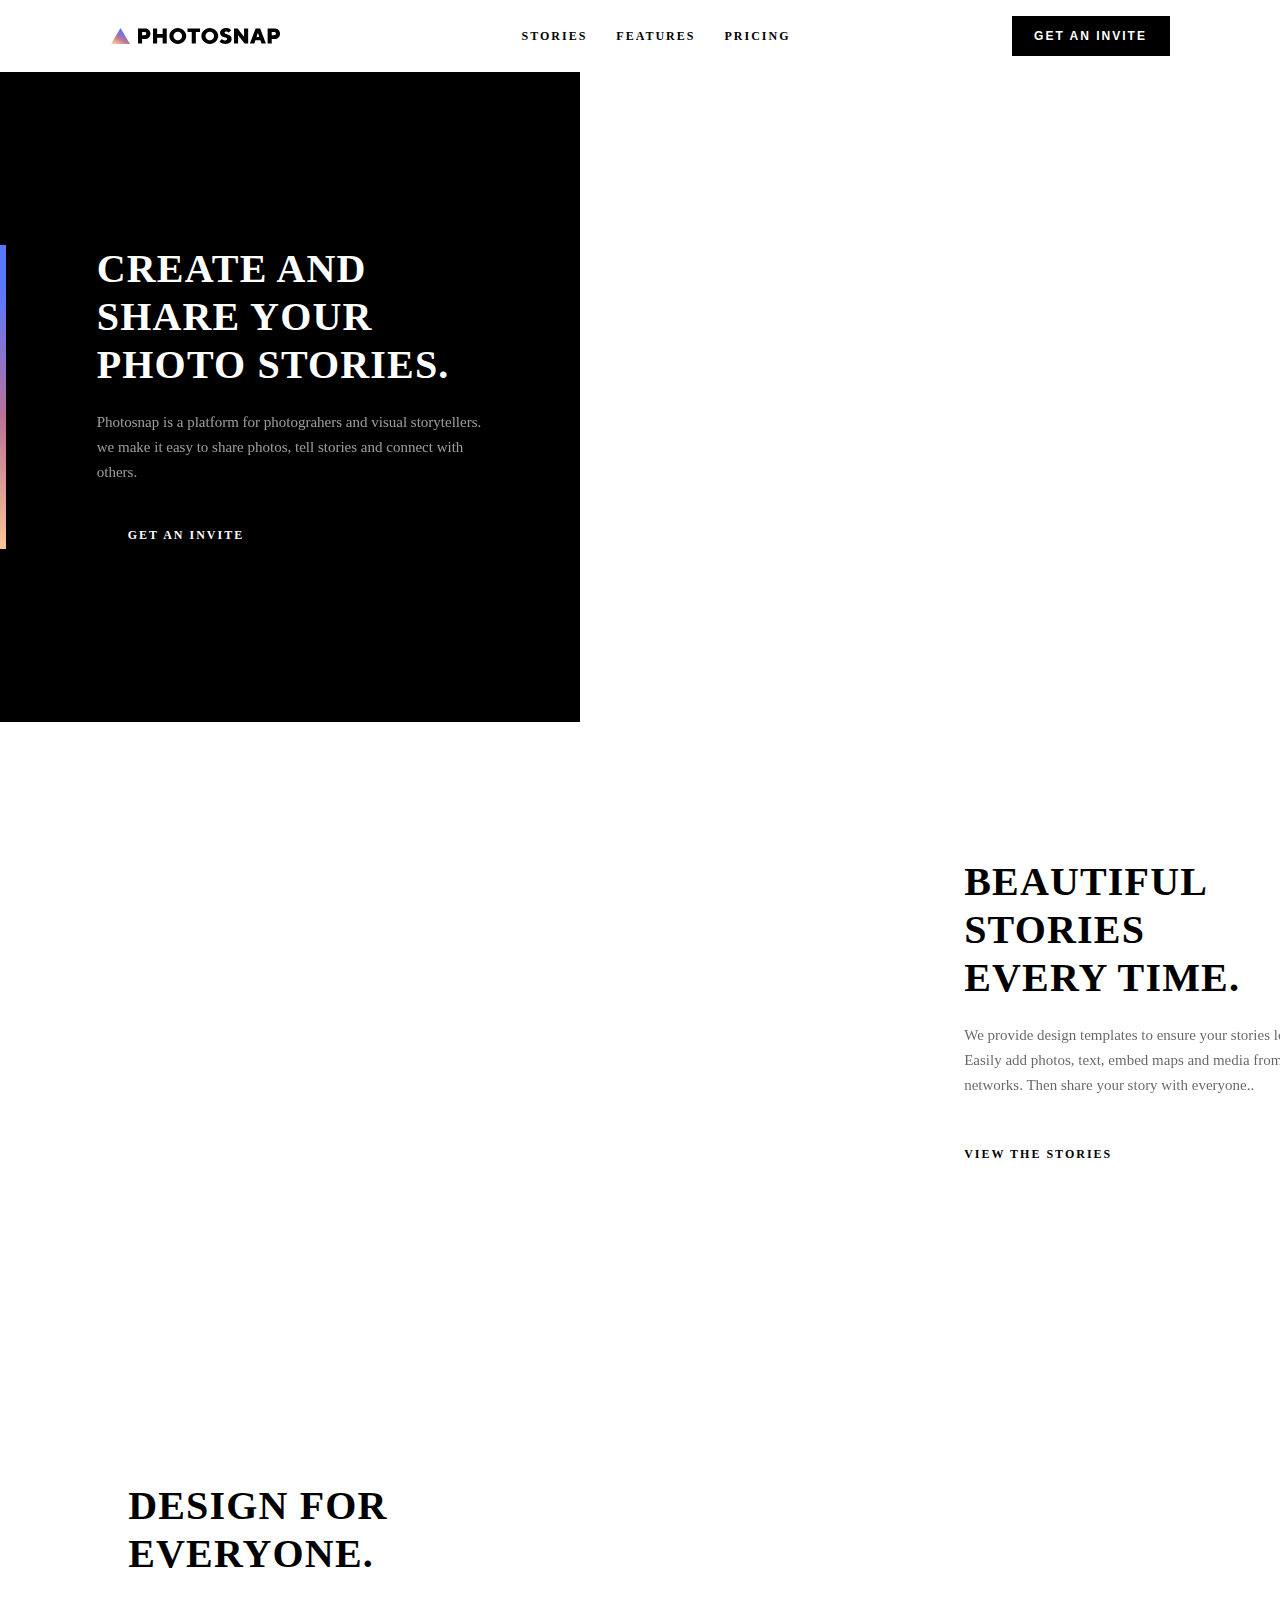
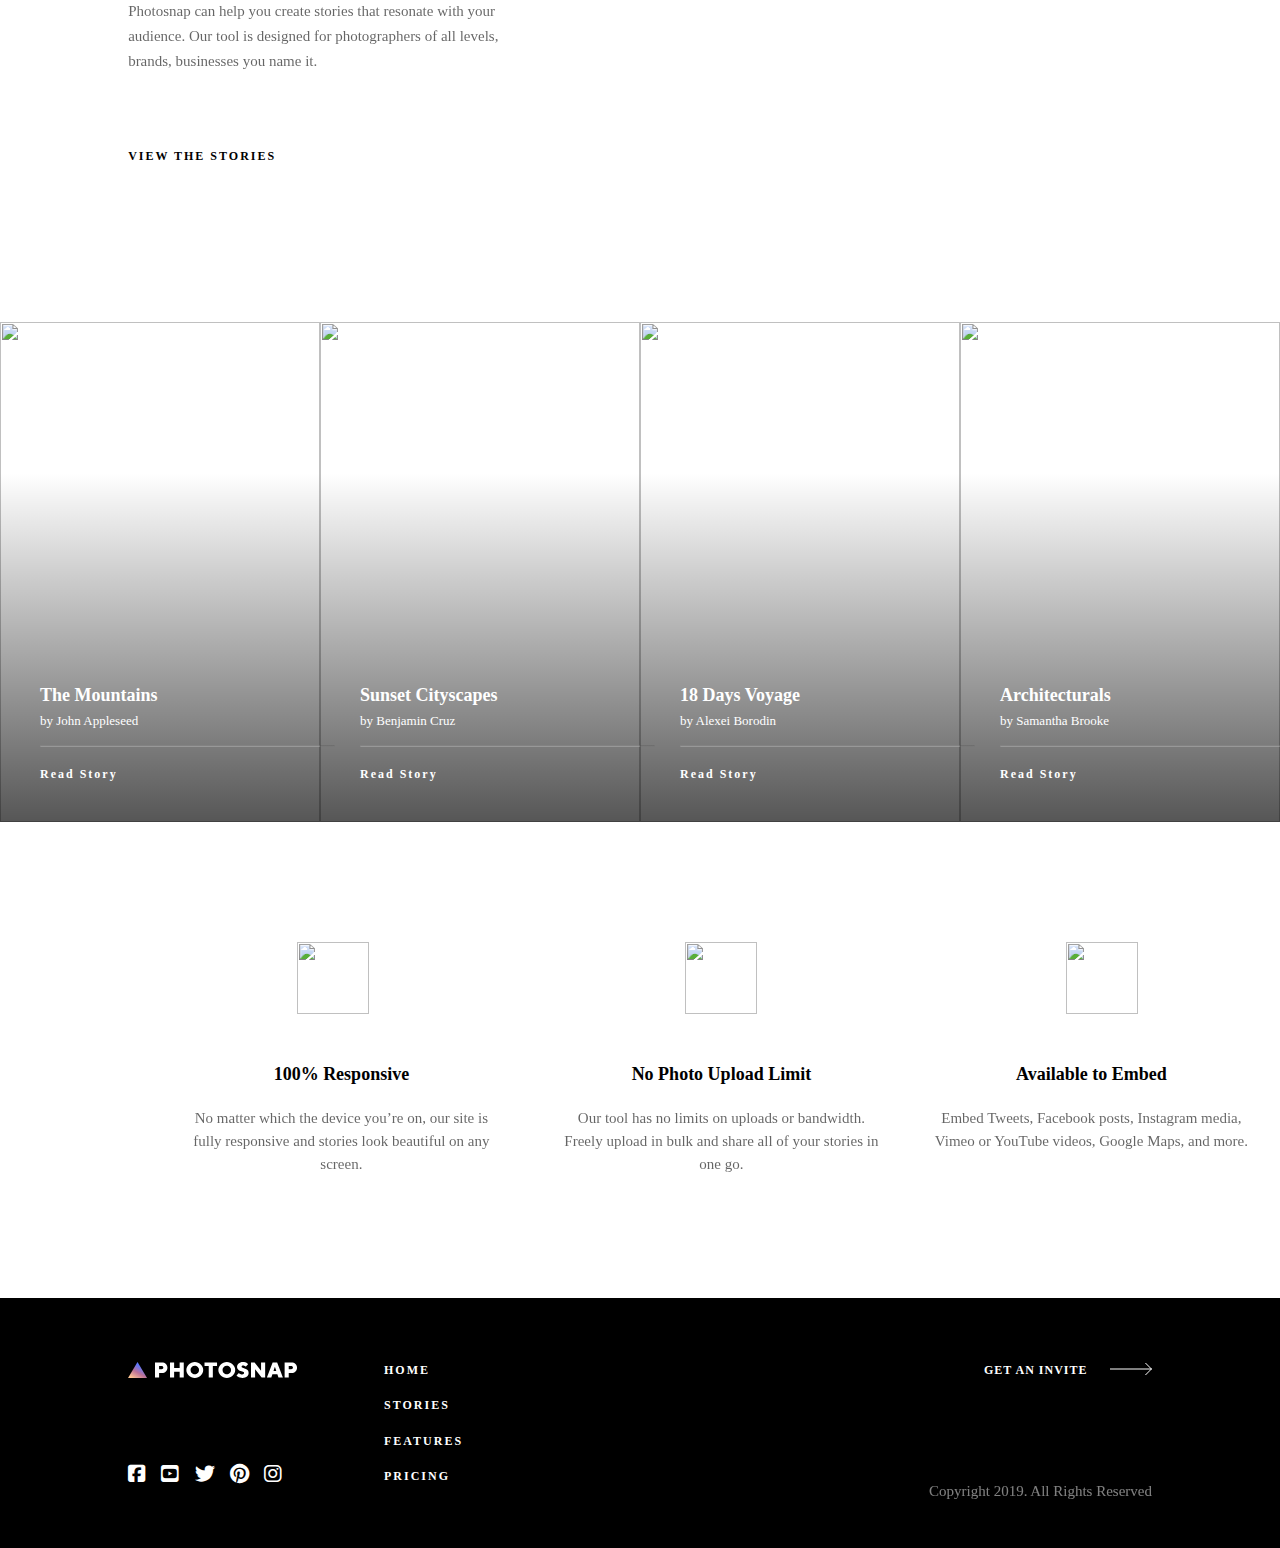
==== commit 88bf7f76: "changed home.html to index.html" ====
--- a/starter-code/index.html
+++ b/starter-code/index.html
@@ -9,10 +9,9 @@
   <title>Frontend Mentor | Photosnap Website Challenge</title>
   <link rel="stylesheet" href="https://cdnjs.cloudflare.com/ajax/libs/font-awesome/6.1.1/css/all.min.css">
 
-
 </head>
 <body>
-
+<div class="wrap">
     <!-- Header -->
   <header class='container'>
       <div class='logo'>
@@ -20,7 +19,7 @@
       </div>
 
       <nav class='nav' id="active_nav">
-          <a href="./stories.html">STORIES</a>
+          <a href="">STORIES</a>
           <a href="./features.html">FEATURES</a>
           <a href="./pricing.html">PRICING</a>
           <hr>
@@ -42,7 +41,7 @@
                         connect with others.</P>
                     </div>
                     <div class="left1Containerbottom">
-                      <a class="anchors" href="#">GET AN INVITE</a> 
+                      <a class="anchors" href="#">GET AN INVITE</a>
                       <img src="assets\shared\desktop\arrow.svg" alt="">
                     </div>
                     </div>
@@ -215,9 +214,9 @@
         
             <div class="footer_nav">
               <a href="">HOME</a>
-              <a href="./stories.html">STORIES</a>
-              <a href="./features.html">FEATURES</a>
-              <a href="./pricing.html">PRICING</a>
+              <a href="">STORIES</a>
+              <a href="">FEATURES</a>
+              <a href="">PRICING</a>
             </div>
         
             <div class="invite">
@@ -233,7 +232,7 @@
         
           </div>
         </footer>
-
-    <script src="script.js"></script>
+        </div>
+    <script src="home.js"></script>
 </body>
 </html>--- a/starter-code/home.css
+++ b/starter-code/home.css
@@ -4,18 +4,108 @@
     padding: 0;
 }
 
+/* html{
+    overflow-x: hidden;
+} */
+
+.wrap{
+    width: 100%;
+    background-color:#000000;
+    height: 100%;
+}
+
+header{
+    color: black;
+    display: flex;
+    justify-content: space-around;
+    align-items: center;
+    width: 100%;
+    height: 72px;
+    background-color: #ffffff;
+    font-family: 'DM Sans';
+    position: fixed;
+    z-index: 20;
+}
+
+.logo{
+    display: flex;
+    align-items: center;
+    width: 190px;
+    height: 16px;
+    cursor: pointer;
+    
+}
+
+
+nav{
+    display: flex;
+    justify-content: space-between;
+    width: 269px;
+    font-style: normal;
+    font-weight: 700;
+    font-size: 12px;
+    line-height: 16px;
+    /* identical to box height */
+    letter-spacing: 2px;
+}
+
+.nav a{
+    text-decoration: none;
+    color: black;
+    
+}
+
+.nav hr{
+    width: 310px;
+    height: 1px;
+    display: none;
+
+}
+
+.nav a:hover{
+    mix-blend-mode: normal;
+    opacity: 0.3;}
+
+button{
+    background-color: black;
+    width: 158px;
+    height: 40px;
+    color: white;
+    border: none;
+    padding: 10px;
+    cursor: pointer;
+    font-style: normal;
+    font-weight: 700;
+    font-size: 12px;
+    line-height: 16px;
+    /* identical to box height */
+    letter-spacing: 2px;
+}
+
+button:hover{
+    color: black;
+    background-color: #DFDFDF;
+}
+
+header .menu, .close{
+    display: none;
+    cursor: pointer;
+}
+
+
  /* .container1{
 position: absolute;
-width: 1440px;
+width: 100%;
 height: 650px;
 left: 0px;
 top: 72px;
-
+background:#27718A
 } */
 
 .left1{
 position: absolute;
-width: 610px;
+/* width: 610px; */
+width: 45.35%;
 height: 650px;
 left: 0px;
 top: 72px;
@@ -24,11 +114,12 @@
 }
 
 .left1Content{
-position: absolute;
+/* position: absolute; */
 width: 387px;
 height: 304px;
-left: 112px;
-top: 173px;
+/* left: 112px;
+top: 173px; */
+margin: 0 auto;
 }
 
 .left1Contenttop > p{
@@ -72,9 +163,9 @@
 
 .left1Containerbottom{
     position: absolute;
-left: 0%;
+left: 22%;
 right: 56.59%;
-top: 94.74%;
+top: 70%;
 bottom: 0%;
 width: 168px;
 height: 16px;
@@ -126,9 +217,10 @@
     position: absolute;
 width: 830px;
 height: 650px;
-left: 610px;
-/* top: 72px; */
-background: url('assets/home/desktop/create-and-share.jpg')
+left: 100%;
+top: 0px;
+background: url('assets/home/desktop/create-and-share.jpg');
+background-repeat: no-repeat;
 }
 
 
@@ -165,7 +257,7 @@
 position: absolute;
 width: 387px;
 height: 304px;
-left: 112px;
+left: 22%;
 top: 136px;
 }
 
@@ -246,7 +338,7 @@
 
 .left3{
     position: absolute;
-width: 610px;
+width: 45.5%;
 height: 600px;
 left: 0px;
 top: 1322px;
@@ -257,7 +349,7 @@
 position: absolute;
 width: 387px;
 height: 281px;
-left: 112px;
+left: 22%;
 top: 160px;
 }
 
@@ -289,7 +381,7 @@
     position: absolute;
 width: 830px;
 height: 600px;
-left: 610px;
+left: 45.3%;
 top: 1322px;
 background: url('assets/home/desktop/designed-for-everyone.jpg')
 }
@@ -355,7 +447,7 @@
 /* styling for container4 */
 .container4{
     position: absolute;
-width: 1440px;
+width: 100%;
 height: 500px;
 left: 0px;
 top: 1922px;
@@ -363,42 +455,70 @@
 grid-template-columns: 1fr 1fr 1fr 1fr;
 }
 
-.container4img{
+/* .container4img{
     width: 360px;
     height: 500px;
     background: url('mountains.jpg')
-}
+} */
 .container4pic {
-    transition: all .5s ease-out;
-    
+    transition: all .5s ease-out; 
+}
+
+.pic4 {
+    width: 100%;
+    height: 500px;
+}
+
+.pic4a {
+    width: 100%;
+    height: 500px;
 }
 
 .container4pic:hover {
 transform: translateY(-50px);
 cursor: pointer;
 }
+
+
+/* .overlay1:hover {
+transform: translateY(-50px);
+cursor: pointer;
+} */
 .overlay{
     /* z-index: 5; */
     background: linear-gradient(180deg, rgba(0, 0, 0, 0.0001) 0.27%, rgba(0, 0, 0, 0.661222) 100%) ;
-    position: absolute;
-width: 360px;
+    position: relative;
+width: 100%;
 height: 350px;
 left: 0px;
-top: 150px;
-}
-.overlay1{
+top: -354px;
+}
+/* .overlay1{
       background: linear-gradient(180deg, rgba(0, 0, 0, 0.0001) 0.27%, rgba(0, 0, 0, 0.661222) 100%) ;
+    position: relative; */
+/* width: 360px; */
+/* width: 100%;
+height: 350px;
+left: 0px;
+top: -22.1rem;
+} */
+
+.overlay1 {
+    /* z-index: 5; */
+    background: linear-gradient(180deg, rgba(0, 0, 0, 0.0001) 0.27%, rgba(0, 0, 0, 0.661222) 100%) ;
     position: relative;
-width: 360px;
+width: 100%;
 height: 350px;
 left: 0px;
-top: -22.1rem;
-
-}
+top: -354px;
+}
+
+
+
 .overlay2{
       background: linear-gradient(180deg, rgba(0, 0, 0, 0.0001) 0.27%, rgba(0, 0, 0, 0.661222) 100%) ;
     position: relative;
-width: 360px;
+width: 100%;
 height: 350px;
 left: 0px;
 top: -22.1rem;
@@ -406,7 +526,7 @@
 .overlay3{
       background: linear-gradient(180deg, rgba(0, 0, 0, 0.0001) 0.27%, rgba(0, 0, 0, 0.661222) 100%) ;
     position: relative;
-width: 360px;
+width: 100%;
 height: 350px;
 left: 0px;
 top: -22.1rem;
@@ -473,7 +593,7 @@
 hr{
    
 position: absolute;
-width: 280px;
+width: 295px;
 height: 1px;
 left: 40px;
 top: 273px;
@@ -488,21 +608,23 @@
 .container5{
     position: absolute;
     height: 476px;
-    width: 1440px;
+    width: 100%;
     /* background-color: rebeccapurple; */
     top: 2422px;
+    text-align: center;
 }
 .container5content{
     position: absolute;
 width: 1110px;
 height: 236px;
-left: 165px;
+left: 13%;
 top: 120px;
 /* background-color: blue; */
 bottom: 120px;
 display: grid;
 grid-template-columns: 1fr 1fr 1fr;
 text-align: center;
+
 }
 
 .responsive{
@@ -582,6 +704,170 @@
 /* top: 120px;    */
 }
 
+/* Footer */
+footer{
+    width: 100%;
+    height: 250px;
+    background-color: #000000;
+    display: flex;
+    align-items: center;
+    justify-content: center;
+    position: absolute;
+    top: 2898px;
+    
+}
+
+.footer_content{
+    position: relative;
+    width: 80%;
+    height: 122px;
+    color: white;
+    /* background-color: blue; */
+}
+
+.footer_logo{
+    display: flex;
+    position: absolute;
+    align-items: center;
+    width: 170px;
+    height: 16px;
+    left: 0px;
+    top: 0px;
+    /* background-color: green; */
+}
+
+.footer_logo .fa-caret-up{
+    margin-top: 5px;
+}
+
+
+.footer_logo h2{
+    margin-top: 12px;
+    font-size: 16px;
+    font-weight: bolder;
+
+}
+
+.social_icons{
+    /* background-color: yellow; */
+    display: flex;
+    position: absolute;
+    justify-content: space-between;
+    width: 154px;
+    height: 20px;
+    left: 0px;
+    bottom: 0px;
+}
+
+.social_icons i{
+    font-size: 20px;
+    cursor: pointer;
+}
+
+.social_icons .fa-facebook-square:hover{
+    background: linear-gradient(225deg, #63AFDB 0%, #6028F1 100%);
+	background-clip: text;
+	-webkit-text-fill-color: transparent;
+}
+
+.social_icons .fa-youtube-square:hover{
+    background: linear-gradient(45deg, #D3205A 0%, #FF5A5A 100%);	
+    background-clip: text;
+	-webkit-text-fill-color: transparent;
+}
+
+.social_icons .fa-twitter:hover{
+    background: linear-gradient(225deg, #65FFEB 0%, #27718A 100%);	
+    background-clip: text;
+	-webkit-text-fill-color: transparent;
+}
+
+.social_icons .fa-pinterest:hover{
+    background: linear-gradient(225deg, #F6C683 0%, #DE3838 100%);	
+    background-clip: text;
+	-webkit-text-fill-color: transparent;
+}
+
+.social_icons .fa-instagram:hover{
+    background: linear-gradient(26.57deg, #FFC593 0%, #BC7198 43.29%, #5A77FF 83.33%);	
+    background-clip: text;
+	-webkit-text-fill-color: transparent;
+}
+
+.footer_nav{
+    font-family: 'DM Sans';
+    font-style: normal;
+    font-weight: 700;
+    font-size: 12px;
+    line-height: 16px;
+    /* identical to box height */
+    letter-spacing: 2px;
+    text-transform: uppercase;
+    display: flex;
+    flex-direction: column;
+    position: absolute;
+    left: 25%;
+    /* background-color: red; */
+    width: 255px;
+    height: 100%;
+    justify-content: space-between;
+}
+
+.footer_nav a{
+    text-decoration: none;
+    color: white;
+    height: 16px;
+}
+
+.footer_nav a:hover{
+    mix-blend-mode: normal;
+    opacity: 0.3;
+}
+
+.invite{
+    position: absolute;
+    display: flex;
+    width: 168px;
+    height: 16px;
+    right: 0%;
+    top: 0%;
+}
+
+.invite svg{
+    position: absolute;
+    right: 0px;
+}
+.invite p{
+    font-weight: 700;
+    font-size: 12px;
+    line-height: 16px;
+/* identical to box height */
+    letter-spacing: 1px;
+    margin-top: 0;
+}
+
+.invite p:hover{
+    text-decoration: underline;
+}
+
+.copyright{
+    position: absolute;
+    height: 20px;
+    right: 0;
+    bottom: -17px;
+    font-weight: 400;
+    font-size: 15px;
+    line-height: 20px;
+    /* identical to box height */
+    text-align: right;
+    color: #FFFFFF;
+
+    mix-blend-mode: normal;
+    opacity: 0.5;
+    /* background-color: tomato; */
+}
+
+
 
 /* for tablet */
 @media (max-width: 768px) {
@@ -601,6 +887,9 @@
 left: 54px;
 /* top: 173px; */
 }
+.left1Containerbottom{
+    left: 10%;
+}
 .left2{
 /* position: absolute; */
 width: 495px;
@@ -624,7 +913,7 @@
 width: 273px;
 height: 650px;
 left: 495px;
-/* top: 72px; */
+top: 0px;
 background: url('assets/home/tablet/create-and-share.jpg');
 }
 .container2{
@@ -698,7 +987,8 @@
     grid-template-columns: 1fr;
     width: 457px;
     height: 1000px;
-    justify-content: center;
+    justify-items: center;
+    left: 20%;
 
 }
 .responsive{
@@ -724,13 +1014,87 @@
 left: 185px;
 /* top: 120px;    */
 }
+
+/* Footer */
+    footer{
+        width: 768px;
+        height: 284px;
+        position: absolute;
+        top: 4101px;
+    }
+
+    .footer_content{
+        height: 156px;
+        width: 689px
+    }
+
+    .footer_nav{
+        width: 315px;
+        display: flex;
+        flex-direction: row;
+        top: 48px;
+        left: 0px;
+    } 
 }
 
 /* for mobile */
-@media (max-width: 475px) {
+
+@media (max-width: 430px) {
+
+        header{
+        display: flex;
+    }
+    
+    .logo, .menu, .close{
+        margin-top: 15px;
+    }
+
+    #active_nav{
+        position: absolute;
+        display: none;
+        flex-direction: column;
+        justify-content: start;
+        align-items: center;
+        background-color: white;
+        width: 100%;
+        height: 243px;
+        top: 72px;
+        /* display: block; */
+    }   
+
+    #active_nav a{
+        margin-top: 32px;
+        
+    }
+
+    #active_nav hr{
+        display: block;
+        background: #000000;
+        mix-blend-mode: normal;
+        margin-top: 18px;
+        opacity: 0.25;
+
+    }
+
+    .active_btn{
+        position: absolute;
+        width: 310px;
+        top: 255px;
+        display: none;
+    }
+
+    header .menu{
+        display: block;
+        cursor: pointer;
+    }
+
+    header .close{
+        display: none;
+    }
+
     .left1{
 /* position: absolute; */
-width: 375px;
+width: 430px;
 height: 419px;
 left: 0px;
 top: 366px;
@@ -741,8 +1105,9 @@
 position: absolute;
 width: 318px;
 height: 275px;
-left: 33px;
+left: 9.8%;
 top: 66px;
+/* margin: 0 auto; */
 }
 .left1Contenttop > p{
 color: #ffffff;
@@ -764,6 +1129,7 @@
 }
 .left1Containerbottom{
     top: 259px;
+    left: 0%;
 }
 .gradientblock {
     position: absolute;
@@ -776,25 +1142,29 @@
 }
 .imag1{
     position: absolute;
-width: 375px;
+width: 430px;
 height: 294px;
 left: 0px;
 top: -18.3rem;
 background: url('assets/home/mobile/create-and-share.jpg');
+background-size: cover;
+display: grid;
+grid-template-columns: 1fr;
 }
 .imag2{
     position: absolute;
-width: 375px;
+width: 430px;
 height: 271px;
 left: 0px;
 top: 785px;
 background: url('assets/home/mobile/beautiful-stories.jpg');
+background-size: cover;
 }
 .left2{
 /* position: absolute; */
 width: 375px;
 height: 419px;
-left: 0px;
+left: 3%;
 top: 1056px;
 
 /* background: #dfffff; */
@@ -822,17 +1192,18 @@
 }
 .imag3{
     position: absolute;
-width: 375px;
+width: 430px;
 height: 271px;
 left: 0px;
 top: 1475px;
 background: url('assets/home/mobile/designed-for-everyone.jpg');
+background-size: cover;
 }
 .left3{
 /* position: absolute; */
 width: 375px;
 height: 419px;
-left: 0px;
+left: 3%;
 top: 1746px;
 
 /* background: #dfffff; */
@@ -860,7 +1231,7 @@
 }
 .container4{
         /* position: absolute; */
-width: 375px;
+width: 430px;
 height: 1000px;
 left: 0px;
 top: 2165px;
@@ -869,23 +1240,32 @@
 
 }
 
-.pic4a{
+/* .pic4a{
      width: 375px;
     height: 375px;
 }
 .pic4{
     width: 375px;
     height: 375px;
+} */
+.pic4 {
+    width: 100%;
+    height: 375px;
+}
+
+.pic4a {
+    width: 100%;
+    height: 375px;
 }
 .container4pic{
-    width: 375px;
+    width: 100%;
     height: 375px;
 }
 .overlay{
     /* z-index: 5; */
     background: linear-gradient(180deg, rgba(0, 0, 0, 0.0001) 0.27%, rgba(0, 0, 0, 0.661222) 100%) ;
     position: relative;
-width: 375px;
+width: 100%;
 height: 350px;
 left: 0px;
 top: -22.1rem;
@@ -893,7 +1273,7 @@
 .overlay1{
       background: linear-gradient(180deg, rgba(0, 0, 0, 0.0001) 0.27%, rgba(0, 0, 0, 0.661222) 100%) ;
     position: relative;
-width: 375px;
+width: 100%;
 height: 350px;
 left: 0px;
 top: -22.1rem;
@@ -902,7 +1282,7 @@
 .overlay2{
       background: linear-gradient(180deg, rgba(0, 0, 0, 0.0001) 0.27%, rgba(0, 0, 0, 0.661222) 100%) ;
     position: relative;
-width: 375px;
+width: 100%;
 height: 350px;
 left: 0px;
 top: -22.1rem;
@@ -910,7 +1290,7 @@
 .overlay3{
       background: linear-gradient(180deg, rgba(0, 0, 0, 0.0001) 0.27%, rgba(0, 0, 0, 0.661222) 100%) ;
     position: relative;
-width: 375px;
+width: 100%;
 height: 350px;
 left: 0px;
 top: -22.1rem;
@@ -926,10 +1306,10 @@
     position: relative;
     display: grid;
     grid-template-columns: 1fr;
-    width: 310px;
+    width: 40px;
     height: 1000px;
     justify-content: start;
-    left: 33px;
+    left: 15%;
 
 }
 .responsive{
@@ -956,5 +1336,55 @@
 /* top: 120px;    */
 }
 
-
+/* FOOTER */
+    footer{
+        width: 430px;
+        height: 539px;
+        z-index: 2000;
+        display: flex;
+        position: relative;
+        justify-content: center;
+        position: absolute;
+        top: 4727px;
+    }
+
+    .footer_content{
+        width: 310px;
+        height: 427px;
+        justify-items: center;
+    }
+    
+    .footer_logo{
+        align-items: center;
+        width: 170px;
+        left: 70px;
+    }
+
+    .social_icons{
+        left: 78px;
+        top: 48px;
+    }
+
+    .footer_nav{
+        height: 121px;
+        width: 310px;
+        flex-direction: column;
+        justify-content: space-between;
+        align-items: center;
+        top: 117px;
+    }
+
+    .invite{
+        width: 172px;
+        position: absolute;
+        top: 357px;
+        left: 69px
+    }
+    .copyright{
+        left: 27px;
+        font-weight: 400;
+        font-size: 15px;
+        line-height: 20px;
+        text-align: center;
+    }
 }